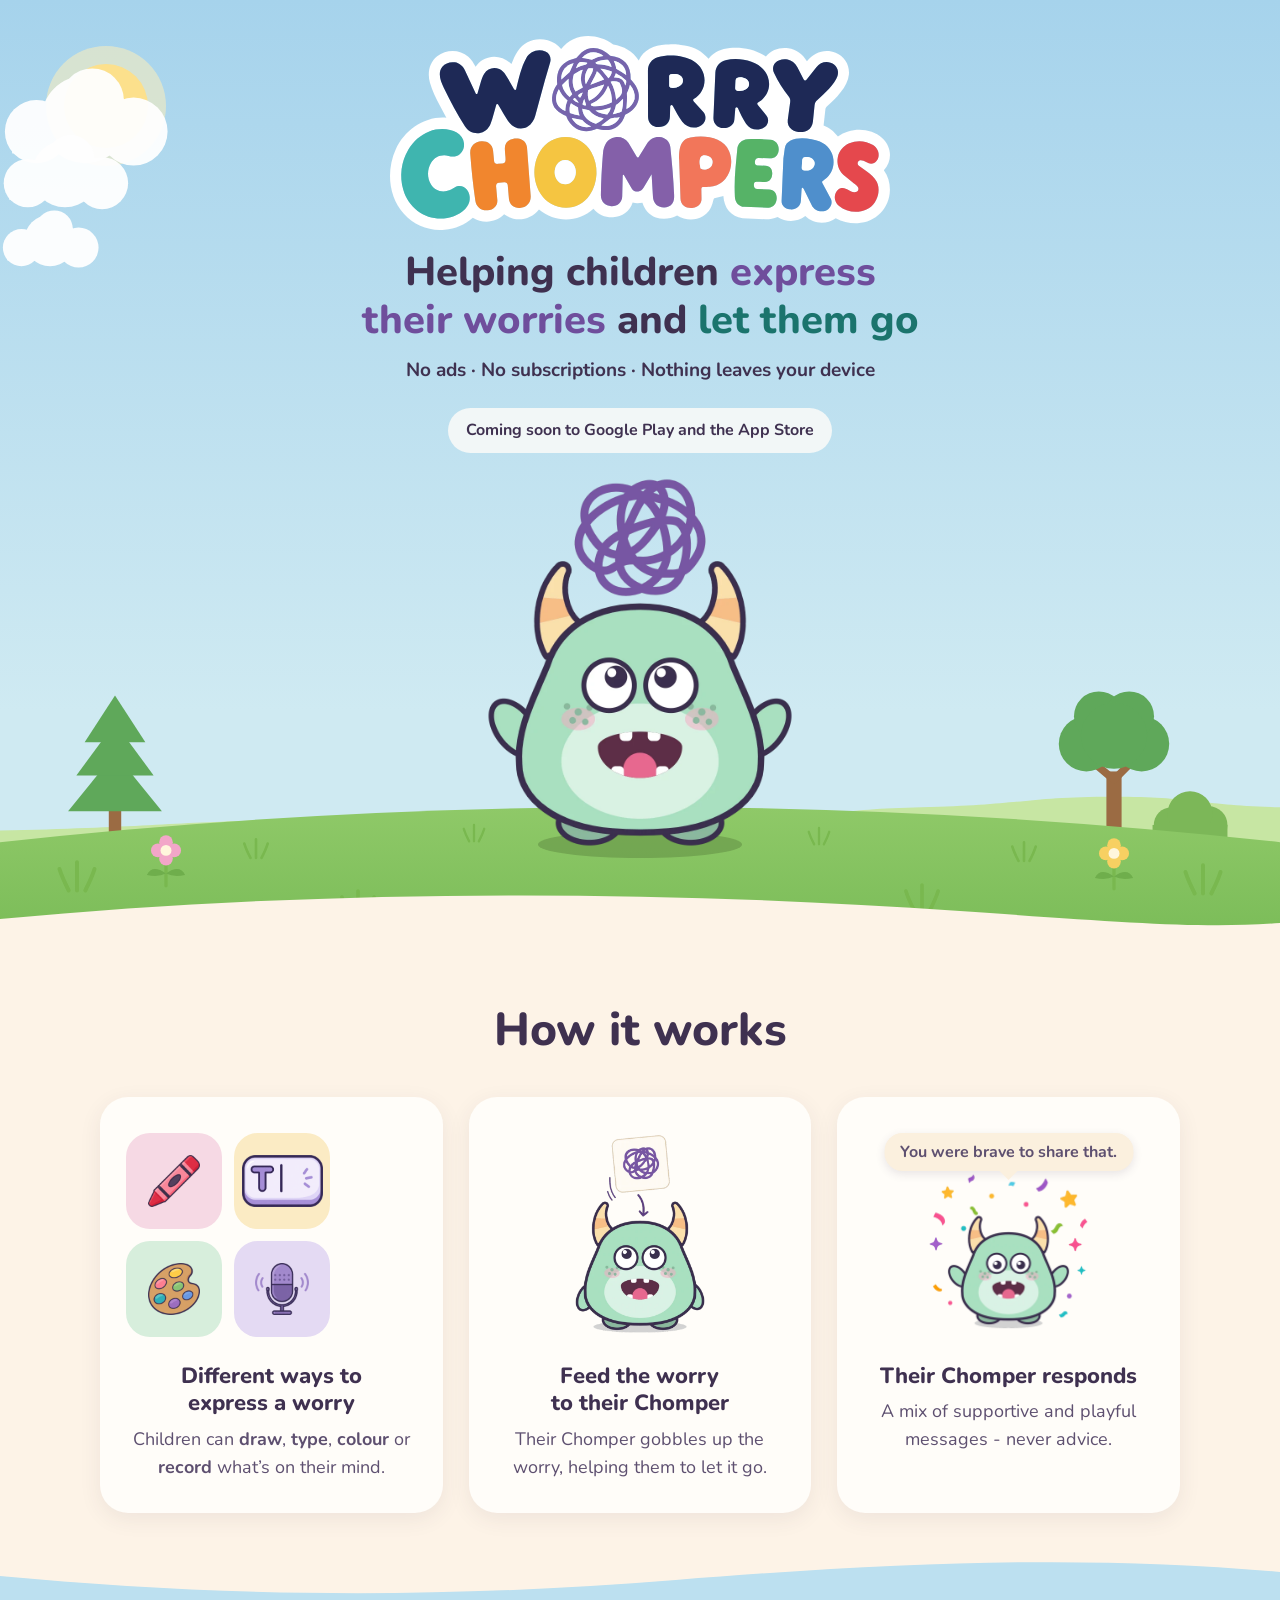
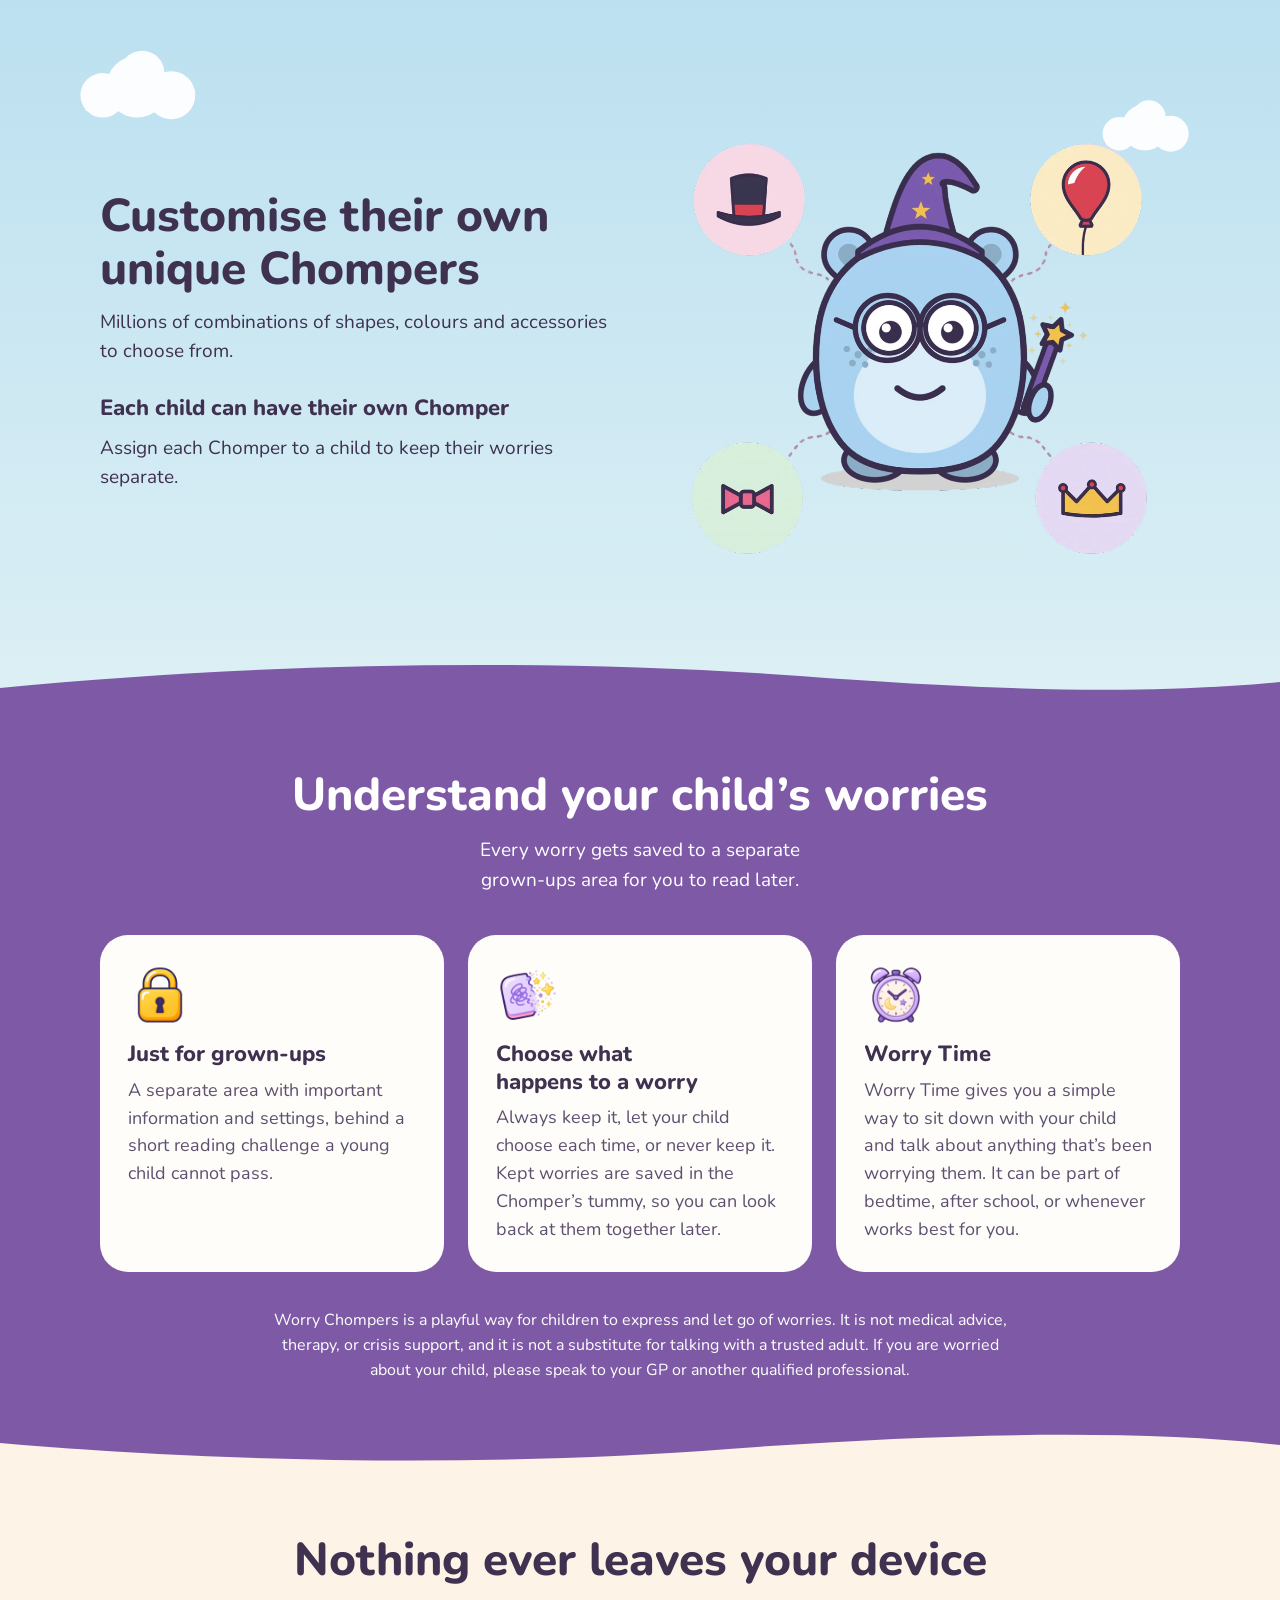
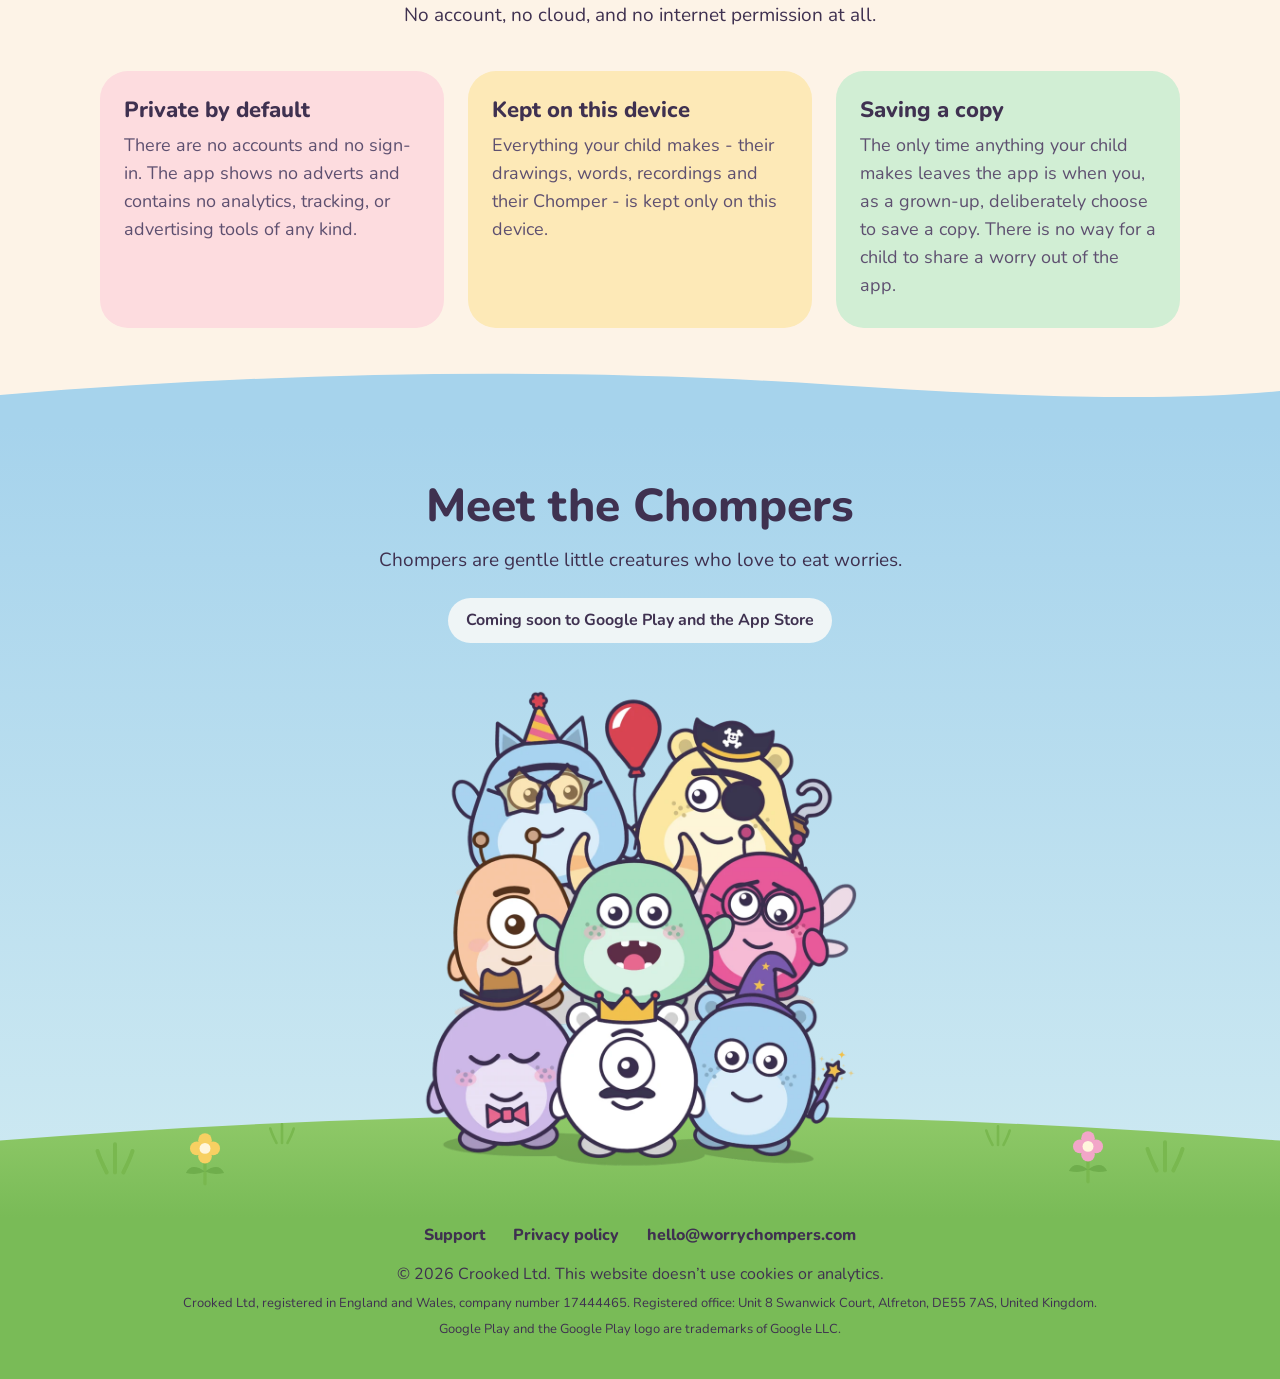
==== index.html @ 3b2813ef "The Worry Chompers website: home, support and privacy One static page in the app's own materials - i" ====
<!doctype html>
<html lang="en-GB">
<head>
<meta charset="utf-8">
<meta name="viewport" content="width=device-width, initial-scale=1">
<title>Worry Chompers: helping children express their worries and let them go</title>
<meta name="description" content="Helping children express their worries and let them go. Children can draw, type, colour or record what’s on their mind, then feed it to their Chomper. No ads, no subscriptions, and nothing leaves your device.">
<link rel="canonical" href="https://worrychompers.com/">
<meta property="og:type" content="website">
<meta property="og:url" content="https://worrychompers.com/">
<meta property="og:title" content="Worry Chompers">
<meta property="og:description" content="Helping children express their worries and let them go. No ads, no subscriptions, and nothing leaves your device.">
<meta property="og:image" content="https://worrychompers.com/og.png">
<meta property="og:image:width" content="1200">
<meta property="og:image:height" content="630">
<meta name="twitter:card" content="summary_large_image">
<meta name="theme-color" content="#A6D3EC">
<link rel="icon" href="favicon.png" type="image/png">
<link rel="apple-touch-icon" href="apple-touch-icon.png">
<link rel="preload" href="fonts/nunito-800.woff2" as="font" type="font/woff2" crossorigin>
<link rel="stylesheet" href="styles.css">
</head>
<body>

<!-- The shapes of the app's own meadow (src/components/Scene/Scene.tsx), drawn once and reused. -->
<svg width="0" height="0" style="position:absolute" aria-hidden="true" focusable="false">
  <defs>
    <symbol id="cloud" viewBox="-35 -22 70 42">
      <g fill="#FFFFFF">
        <circle cx="0" cy="0" r="18"/><circle cx="-20" cy="5" r="13"/>
        <circle cx="20" cy="5" r="14"/><circle cx="3" cy="-8" r="13"/>
        <rect x="-30" y="2" width="60" height="12"/>
      </g>
    </symbol>
    <symbol id="pine" viewBox="-35 -101 70 102">
      <rect x="-4.5" y="-22" width="9" height="22" fill="#9B6B43"/>
      <g fill="#5FA85A">
        <path d="M0 -58 L34 -16 L-34 -16 Z"/><path d="M0 -80 L28 -42 L-28 -42 Z"/><path d="M0 -100 L22 -66 L-22 -66 Z"/>
      </g>
    </symbol>
    <symbol id="broadleaf" viewBox="-41 -101 82 102">
      <rect x="-5.5" y="-42" width="11" height="42" fill="#9B6B43"/>
      <path d="M0 -36 L-12 -46 M0 -36 L12 -48" stroke="#9B6B43" stroke-width="5.5" stroke-linecap="round"/>
      <g fill="#5FA85A">
        <circle cx="-20" cy="-62" r="20"/><circle cx="20" cy="-62" r="20"/>
        <circle cx="-11" cy="-82" r="18"/><circle cx="11" cy="-82" r="18"/><circle cx="0" cy="-68" r="24"/>
      </g>
    </symbol>
    <symbol id="bush" viewBox="-31 -33 62 41">
      <g fill="#7CB758">
        <circle cx="-15" cy="-5" r="14"/><circle cx="15" cy="-5" r="15"/><circle cx="0" cy="-14" r="18"/>
        <rect x="-30" y="-5" width="60" height="12"/>
      </g>
    </symbol>
    <symbol id="tuft" viewBox="-13 -19 26 21">
      <path d="M-5 0 Q-9 -7.8 -10.6 -13 M0 0 Q0 -10.2 0 -17 M5 0 Q9 -7.8 10.6 -13" fill="none" stroke="#79B84F" stroke-width="2.4" stroke-linecap="round"/>
    </symbol>
    <symbol id="flower-pink" viewBox="-15 -38 30 40">
      <path d="M0 0 L0 -26" stroke="#79B84F" stroke-width="2.4" stroke-linecap="round"/>
      <path d="M0 -9 Q-10 -16 -14 -8 Q-6 -6 0 -9 Z M0 -9 Q10 -16 14 -8 Q6 -6 0 -9 Z" fill="#6FAE4C"/>
      <g fill="#F2A6C8"><circle cx="-6" cy="-26" r="5"/><circle cx="6" cy="-26" r="5"/><circle cx="0" cy="-32" r="5"/><circle cx="0" cy="-20" r="5"/></g>
      <circle cx="0" cy="-26" r="4" fill="#FFF6DC"/>
    </symbol>
    <symbol id="flower-yellow" viewBox="-15 -38 30 40">
      <path d="M0 0 L0 -26" stroke="#79B84F" stroke-width="2.4" stroke-linecap="round"/>
      <path d="M0 -9 Q-10 -16 -14 -8 Q-6 -6 0 -9 Z M0 -9 Q10 -16 14 -8 Q6 -6 0 -9 Z" fill="#6FAE4C"/>
      <g fill="#F7D062"><circle cx="-6" cy="-26" r="5"/><circle cx="6" cy="-26" r="5"/><circle cx="0" cy="-32" r="5"/><circle cx="0" cy="-20" r="5"/></g>
      <circle cx="0" cy="-26" r="4" fill="#FFF6DC"/>
    </symbol>
    <linearGradient id="ground" x1="0" y1="0" x2="0" y2="1">
      <stop offset="0" stop-color="#8FC968"/><stop offset="1" stop-color="#79BB57"/>
    </linearGradient>
  </defs>
</svg>

<header class="hero">
  <div class="sky" aria-hidden="true">
    <div class="sun"></div>
    <svg class="cloud cloud-a"><use href="#cloud"/></svg>
    <svg class="cloud cloud-b"><use href="#cloud"/></svg>
    <svg class="cloud cloud-c"><use href="#cloud"/></svg>
  </div>

  <div class="hero-text">
    <h1><img class="logo" src="img/logo.svg" alt="Worry Chompers" width="1016" height="395"></h1>
    <p class="tagline">Helping children <span class="hl-purple">express their worries</span> and <span class="hl-teal">let them go</span></p>
    <p class="promise">No ads <span aria-hidden="true">·</span> No subscriptions <span aria-hidden="true">·</span> Nothing leaves your device</p>
    <div class="get">
      <p class="soon">Coming soon to Google Play and the App Store</p>
    </div>
  </div>

  <div class="meadow" aria-hidden="true">
    <div class="scenery">
      <svg class="hill" viewBox="0 0 1000 100" preserveAspectRatio="none"><path d="M0 62 C150 58 150 50 300 52 C425 54 425 58 550 56 C635 55 635 42 720 40 C800 38 800 30 870 30 C935 30 935 38 1000 40 L1000 100 L0 100 Z" fill="#C7E6A3"/></svg>
      <svg class="pine"><use href="#pine"/></svg>
      <svg class="broadleaf"><use href="#broadleaf"/></svg>
      <svg class="bush"><use href="#bush"/></svg>
      <svg class="knoll" viewBox="0 0 1000 200" preserveAspectRatio="none"><path d="M0 50 Q500 -50 1000 50 L1000 200 L0 200 Z" fill="url(#ground)"/></svg>
      <svg class="tuft" style="--x:6%;--y:.38;--s:1.2"><use href="#tuft"/></svg>
      <svg class="tuft" style="--x:20%;--y:.62;--s:.8"><use href="#tuft"/></svg>
      <svg class="tuft" style="--x:28%;--y:.2;--s:1.1"><use href="#tuft"/></svg>
      <svg class="tuft" style="--x:37%;--y:.74;--s:.7"><use href="#tuft"/></svg>
      <svg class="tuft" style="--x:64%;--y:.72;--s:.7"><use href="#tuft"/></svg>
      <svg class="tuft" style="--x:72%;--y:.24;--s:1.1"><use href="#tuft"/></svg>
      <svg class="tuft" style="--x:80%;--y:.6;--s:.8"><use href="#tuft"/></svg>
      <svg class="tuft" style="--x:94%;--y:.36;--s:1.2"><use href="#tuft"/></svg>
      <svg class="flower" style="--x:13%;--y:.42"><use href="#flower-pink"/></svg>
      <svg class="flower" style="--x:87%;--y:.4"><use href="#flower-yellow"/></svg>
    </div>
    <div class="stand hero-chomper"><img src="img/hero-chomper.webp" alt="" width="762" height="912"></div>
  </div>
</header>

<main>

  <section class="band cream" id="how">
    <svg class="edge" viewBox="0 0 1440 60" preserveAspectRatio="none" aria-hidden="true"><path d="M0 30 C360 0 720 0 1080 22 C1260 33 1350 40 1440 34 L1440 60 L0 60 Z"/></svg>
    <div class="wrap">
      <h2>How it works</h2>
      <ol class="steps">
        <li class="step">
          <div class="step-art tiles" aria-hidden="true">
            <span style="--bg:#F6D9E4"><img src="img/tile-draw.webp" alt=""></span>
            <span style="--bg:#FBEBC4"><img src="img/tile-type.webp" alt=""></span>
            <span style="--bg:#D7EEDC"><img src="img/tile-colour.webp" alt=""></span>
            <span style="--bg:#E4DAF3"><img src="img/tile-record.webp" alt=""></span>
          </div>
          <h3>Different ways to express a worry</h3>
          <p>Children can <strong>draw</strong>, <strong>type</strong>, <strong>colour</strong> or <strong>record</strong> what’s on their mind.</p>
        </li>
        <li class="step">
          <div class="step-art"><img src="img/feed.webp" alt="A worry being dropped into a Chomper’s open mouth" width="640" height="768"></div>
          <h3>Feed the worry to their Chomper</h3>
          <p>Their Chomper gobbles up the worry, helping them to let it go.</p>
        </li>
        <li class="step">
          <div class="step-art kind">
            <p class="bubble">You were brave to share that.</p>
            <img src="img/kind.webp" alt="A happy Chomper" width="640" height="768">
          </div>
          <h3>Their Chomper responds</h3>
          <p>A mix of supportive and playful messages - never advice.</p>
        </li>
      </ol>
    </div>
  </section>

  <section class="band skyband" id="chompers">
    <svg class="edge" viewBox="0 0 1440 60" preserveAspectRatio="none" aria-hidden="true"><path d="M0 26 C240 46 480 50 760 30 C1040 10 1240 6 1440 22 L1440 60 L0 60 Z"/></svg>
    <svg class="cloud cloud-d" aria-hidden="true"><use href="#cloud"/></svg>
    <svg class="cloud cloud-e" aria-hidden="true"><use href="#cloud"/></svg>
    <div class="wrap split">
      <div class="split-text">
        <h2>Customise their own unique Chompers</h2>
        <p>Millions of combinations of shapes, colours and accessories to choose from.</p>
        <h3>Each child can have their own Chomper</h3>
        <p>Assign each Chomper to a child to keep their worries separate.</p>
      </div>
      <div class="split-art"><img src="img/build.webp" alt="A Chomper in a wizard hat and glasses, holding a wand, with a top hat, a balloon, a bow tie and a crown to choose from" width="900" height="1080"></div>
    </div>
  </section>

  <section class="band purple" id="grown-ups">
    <svg class="edge" viewBox="0 0 1440 60" preserveAspectRatio="none" aria-hidden="true"><path d="M0 34 C300 8 620 4 900 22 C1140 38 1300 40 1440 28 L1440 60 L0 60 Z"/></svg>
    <div class="wrap">
      <h2>Understand your child’s worries</h2>
      <p class="intro">Every worry gets saved to a separate grown-ups area for you to read later.</p>
      <ul class="cards">
        <li class="card">
          <img src="img/icon-parent.webp" alt="" width="144" height="144">
          <h3>Just for grown-ups</h3>
          <p>A separate area with important information and settings, behind a short reading challenge a young child cannot pass.</p>
        </li>
        <li class="card">
          <img src="img/icon-eat-forever.webp" alt="" width="144" height="144">
          <h3>Choose what happens to a worry</h3>
          <p>Always keep it, let your child choose each time, or never keep it. Kept worries are saved in the Chomper’s tummy, so you can look back at them together later.</p>
        </li>
        <li class="card">
          <img src="img/icon-worry-time.webp" alt="" width="144" height="144">
          <h3>Worry Time</h3>
          <p>Worry Time gives you a simple way to sit down with your child and talk about anything that’s been worrying them. It can be part of bedtime, after school, or whenever works best for you.</p>
        </li>
      </ul>
      <p class="safeguarding">Worry Chompers is a playful way for children to express and let go of worries. It is not medical advice, therapy, or crisis support, and it is not a substitute for talking with a trusted adult. If you are worried about your child, please speak to your GP or another qualified professional.</p>
    </div>
  </section>

  <section class="band cream" id="quiet">
    <svg class="edge" viewBox="0 0 1440 60" preserveAspectRatio="none" aria-hidden="true"><path d="M0 24 C260 44 560 48 820 30 C1060 14 1280 10 1440 26 L1440 60 L0 60 Z"/></svg>
    <div class="wrap">
      <h2>Nothing ever leaves your device</h2>
      <p class="intro">No account, no cloud, and no internet permission at all.</p>
      <ul class="quiet">
        <li style="--bg:#FDDCDF">
          <h3>Private by default</h3>
          <p>There are no accounts and no sign-in. The app shows no adverts and contains no analytics, tracking, or advertising tools of any kind.</p>
        </li>
        <li style="--bg:#FDE9B7">
          <h3>Kept on this device</h3>
          <p>Everything your child makes - their drawings, words, recordings and their Chomper - is kept only on this device.</p>
        </li>
        <li style="--bg:#D1EED4">
          <h3>Saving a copy</h3>
          <p>The only time anything your child makes leaves the app is when you, as a grown-up, deliberately choose to save a copy. There is no way for a child to share a worry out of the app.</p>
        </li>
      </ul>
    </div>
  </section>

  <section class="band get-band" id="get">
    <svg class="edge" viewBox="0 0 1440 60" preserveAspectRatio="none" aria-hidden="true"><path d="M0 30 C320 6 640 2 940 20 C1160 33 1320 36 1440 26 L1440 60 L0 60 Z"/></svg>
    <div class="wrap">
      <h2>Meet the Chompers</h2>
      <p class="intro">Chompers are gentle little creatures who love to eat worries.</p>
      <div class="get">
        <p class="soon">Coming soon to Google Play and the App Store</p>
      </div>
    </div>
    <div class="meadow meadow-get">
      <div class="scenery" aria-hidden="true">
        <svg class="knoll" viewBox="0 0 1000 200" preserveAspectRatio="none"><path d="M0 50 Q500 -50 1000 50 L1000 200 L0 200 Z" fill="url(#ground)"/></svg>
        <svg class="tuft" style="--x:9%;--y:.4;--s:1.2"><use href="#tuft"/></svg>
        <svg class="tuft" style="--x:22%;--y:.7;--s:.8"><use href="#tuft"/></svg>
        <svg class="tuft" style="--x:78%;--y:.68;--s:.8"><use href="#tuft"/></svg>
        <svg class="tuft" style="--x:91%;--y:.42;--s:1.2"><use href="#tuft"/></svg>
        <svg class="flower" style="--x:16%;--y:.3"><use href="#flower-yellow"/></svg>
        <svg class="flower" style="--x:85%;--y:.32"><use href="#flower-pink"/></svg>
      </div>
      <div class="stand gang"><img src="img/meet.webp" alt="Nine Chompers, each dressed up differently: a party hat, a balloon, a pirate, a crown, a wizard and more" width="920" height="1104"></div>
    </div>
  </section>

</main>

<footer class="footer">
  <div class="wrap">
    <nav aria-label="Help and legal">
      <a href="support/index.html">Support</a>
      <a href="privacy/index.html">Privacy policy</a>
      <a href="mailto:hello@worrychompers.com">hello@worrychompers.com</a>
    </nav>
    <p>© 2026 Crooked Ltd. This website doesn’t use cookies or analytics.</p>
    <p class="small">Crooked Ltd, registered in England and Wales, company number 17444465. Registered office: Unit 8 Swanwick Court, Alfreton, DE55 7AS, United Kingdom.</p>
    <p class="small">Google Play and the Google Play logo are trademarks of Google LLC.</p>
  </div>
</footer>

</body>
</html>
---- styles.css ----
/* Worry Chompers - one page in the app's own materials: its meadow, its Chompers, its colours
   (src/theme/themes.ts and src/components/Scene/Scene.tsx in the app repo) and Nunito. */

@font-face { font-family: Nunito; font-weight: 400; font-style: normal; font-display: swap; src: url(fonts/nunito-400.woff2) format('woff2'); }
@font-face { font-family: Nunito; font-weight: 700; font-style: normal; font-display: swap; src: url(fonts/nunito-700.woff2) format('woff2'); }
@font-face { font-family: Nunito; font-weight: 800; font-style: normal; font-display: swap; src: url(fonts/nunito-800.woff2) format('woff2'); }

:root {
  --ink: #3F3150;
  --ink-soft: #5E5070;
  --cream: #FDF3E7;
  --panel: #FBF0DE;
  --surface: #FFFDF9;
  --brand: #7E5AA6;
  --sky-top: #A6D3EC;
  --sky-bot: #CFEAF2;
  --hill: #C7E6A3;
  --ground: #8FC968;
  --ground-bot: #79BB57;
  --shade: rgba(74, 110, 51, 0.35);
  --round: 28px;
}

*, *::before, *::after { box-sizing: border-box; }
html { -webkit-text-size-adjust: 100%; }
body {
  margin: 0;
  background: var(--cream);
  color: var(--ink);
  font-family: Nunito, ui-rounded, system-ui, sans-serif;
  font-size: 18px;
  line-height: 1.55;
  overflow-x: hidden;
}
img { display: block; max-width: 100%; height: auto; }
h1, h2, h3, p { margin: 0; }
h2 { font-weight: 800; font-size: clamp(32px, 4.2vw, 46px); line-height: 1.15; text-align: center; text-wrap: balance; }
h3 { font-weight: 800; font-size: 22px; line-height: 1.25; text-wrap: balance; }
a { color: inherit; }
a:focus-visible { outline: 3px solid var(--brand); outline-offset: 4px; border-radius: 10px; }
ul, ol { list-style: none; margin: 0; padding: 0; }

.wrap { max-width: 1120px; margin: 0 auto; padding: 0 20px; }

/* ---- Clouds drift across the sky, as they do in the app; nothing else moves. ---- */
.cloud { position: absolute; left: 0; width: 150px; height: 90px; opacity: 0.95; animation: drift linear infinite; }
@keyframes drift {
  from { transform: translateX(-200px); }
  to { transform: translateX(calc(100vw + 40px)); }
}
@media (prefers-reduced-motion: reduce) {
  .cloud { animation: none; transform: translateX(var(--rest, 60vw)); }
}

/* ---- Hero: the meadow ---- */
.hero {
  position: relative;
  overflow: hidden;
  background: linear-gradient(var(--sky-top), var(--sky-bot) 75%);
}
.sky { position: absolute; inset: 0; pointer-events: none; }
.sun {
  position: absolute;
  left: max(5%, 28px);
  top: 64px;
  width: 84px;
  height: 84px;
  border-radius: 50%;
  background: #FCE08C;
  box-shadow: 0 0 0 18px rgba(253, 239, 188, 0.55);
}
.cloud-a { top: 7%; width: 170px; height: 102px; animation-duration: 150s; animation-delay: -40s; --rest: 70vw; }
.cloud-b { top: 22%; width: 100px; height: 60px; animation-duration: 210s; animation-delay: -150s; --rest: 12vw; }
.cloud-c { top: 14%; width: 130px; height: 78px; animation-duration: 180s; animation-delay: -110s; --rest: 84vw; }

.hero-text { position: relative; z-index: 2; max-width: 760px; margin: 0 auto; padding: 36px 20px 0; text-align: center; }
.logo { width: min(500px, 84vw); margin: 0 auto; }
.tagline { margin-top: 18px; font-weight: 800; font-size: clamp(27px, 3.4vw, 40px); line-height: 1.2; text-wrap: balance; }
/* The first store frame: two phrases picked out in the logo's purple and teal, darkened just
   enough to read on the sky (both over 3:1 against it, the floor for text this size). */
.hl-purple { color: #6F4E9C; }
.hl-teal { color: #1B746D; }
.promise { margin-top: 12px; font-weight: 700; font-size: clamp(16px, 1.5vw, 19px); text-wrap: balance; }

.get { display: flex; flex-wrap: wrap; align-items: center; justify-content: center; gap: 10px 16px; margin-top: 22px; }
.play img { width: auto; height: 72px; }  /* the badge file carries its own transparent margin */
.soon {
  padding: 10px 18px;
  border-radius: 999px;
  background: rgba(255, 253, 249, 0.8);
  font-weight: 700;
  font-size: 16px;
}

/* The ground, laid out from the creature's feet. The creature stands in the page flow, so
   nothing can overlap it; the scenery is drawn behind, measured up from the bottom:
   --below is the grass in front of its feet, --behind the grass between them and the crown. */
.meadow {
  --below: clamp(84px, 8vw, 130px);
  --behind: clamp(30px, 3vw, 52px);
  --hk: calc(var(--below) + var(--behind));
  position: relative;
  display: flow-root;  /* or the creature's bottom margin escapes the box and the grass stops short */
  padding-top: 18px;
}
.scenery { position: absolute; inset: 0; pointer-events: none; }
.scenery > * { position: absolute; }
/* The knoll's crown is the top of its box (the curve peaks at y 0); its ends are a quarter down. */
.knoll { left: 0; bottom: 0; width: 100%; height: var(--hk); }
.hill { left: 0; bottom: calc(var(--hk) * 0.55); width: 100%; height: calc(var(--hk) * 0.75); }
.pine { left: 9%; bottom: calc(var(--hk) * 0.8); height: clamp(104px, 11vw, 170px); aspect-ratio: 70 / 102; transform: translateX(-50%); }
.broadleaf { left: 87%; bottom: calc(var(--hk) * 0.83); height: clamp(104px, 11vw, 170px); aspect-ratio: 82 / 102; transform: translateX(-50%); }
.bush { left: 93%; bottom: calc(var(--hk) * 0.76); height: clamp(38px, 4vw, 60px); aspect-ratio: 62 / 41; transform: translateX(-50%); }
.tuft { left: var(--x); bottom: calc(var(--hk) * var(--y)); width: calc(36px * var(--s, 1)); height: calc(29px * var(--s, 1)); transform: translateX(-50%); }
.flower { left: var(--x); bottom: calc(var(--hk) * var(--y)); width: clamp(32px, 3.2vw, 46px); aspect-ratio: 30 / 40; transform: translateX(-50%); }

/* A character standing on the grass: its picture's own transparent margin under the feet is
   measured (2.2% of the hero's height, 5.2% of the group's), so the feet land --below up. */
.stand { position: relative; margin: 0 auto; width: var(--w); }
.stand img { position: relative; width: 100%; }
.hero-chomper { --w: clamp(220px, 25vw, 360px); margin-bottom: calc(var(--below) - var(--w) * 0.026); }
.hero-chomper::before {
  content: "";
  position: absolute;
  left: 18%;
  right: 18%;
  bottom: -1.2%;
  height: 7%;
  border-radius: 50%;
  background: var(--shade);
}

/* ---- Bands, each with a soft hill for a top edge ---- */
.band { position: relative; padding: 56px 0 96px; }
.band > .edge { position: absolute; left: 0; bottom: 100%; width: 100%; height: 60px; margin-bottom: -1px; fill: currentColor; }
.cream { background: var(--cream); }
.cream > .edge { color: var(--cream); }

/* How it works */
.steps { display: grid; grid-template-columns: repeat(3, 1fr); gap: 26px; margin-top: 40px; }
.step {
  padding: 28px 26px 32px;
  border-radius: var(--round);
  background: var(--surface);
  box-shadow: 0 6px 22px rgba(63, 49, 80, 0.08);
  text-align: center;
}
.step-art { display: grid; place-items: center; height: 220px; margin-bottom: 18px; }
.step-art > img { width: auto; max-height: 220px; }
.step p { margin-top: 8px; color: var(--ink-soft); }
.tiles { grid-template-columns: repeat(2, 96px); gap: 12px; align-content: center; }
.tiles span { display: grid; place-items: center; width: 96px; height: 96px; border-radius: 24px; background: var(--bg); }
.tiles img { width: auto; height: 52px; }
.kind { position: relative; }
.kind > img { max-height: 190px; margin-top: 30px; }
.bubble {
  position: absolute;
  top: 0;
  left: 50%;
  z-index: 1;
  width: max-content;
  max-width: 250px;
  padding: 9px 16px;
  border-radius: 18px;
  background: var(--panel);
  box-shadow: 0 3px 10px rgba(63, 49, 80, 0.12);
  font-weight: 700;
  font-size: 16px;
  line-height: 1.3;
  transform: translateX(-50%);
}
.bubble::after {
  content: "";
  position: absolute;
  left: 50%;
  bottom: -9px;
  border: 10px solid transparent;
  border-bottom: 0;
  border-top-color: var(--panel);
  transform: translateX(-50%);
}

/* A Chomper of their own */
.skyband { background: linear-gradient(#BCE0F0, #DDF0F5); overflow: hidden; }
.skyband > .edge { color: #BCE0F0; }
.skyband { overflow: visible; }
.skyband .cloud { animation: none; }
.cloud-d { top: 40px; left: 6%; width: 120px; height: 72px; }
.cloud-e { top: 90px; left: auto; right: 7%; width: 90px; height: 54px; }
.split { position: relative; display: grid; grid-template-columns: 1fr 1fr; gap: 40px; align-items: center; }
.split-text h2 { text-align: left; }
.split-text p { margin-top: 12px; font-size: 19px; }
.split-text h3 { margin-top: 28px; }
.split-art img { width: min(460px, 100%); margin: 0 auto; }

/* For grown-ups */
.purple { background: var(--brand); color: #FFFFFF; }
.purple > .edge { color: var(--brand); }
.intro { max-width: 640px; margin: 14px auto 0; text-align: center; font-size: 19px; text-wrap: balance; }
.cards { display: grid; grid-template-columns: repeat(3, 1fr); gap: 24px; margin-top: 40px; }
.card { padding: 28px; border-radius: var(--round); background: var(--surface); color: var(--ink); }
.card img { width: 64px; height: 64px; }
.card h3 { margin-top: 14px; }
.card p { margin-top: 8px; color: var(--ink-soft); }
.safeguarding { max-width: 760px; margin: 36px auto 0; text-align: center; font-size: 16px; }

/* Built to be quiet */
.quiet { display: grid; grid-template-columns: repeat(3, 1fr); gap: 24px; margin-top: 40px; }
.quiet li { padding: 26px 24px 28px; border-radius: var(--round); background: var(--bg); }
.quiet p { margin-top: 8px; color: var(--ink-soft); }

/* Meet the Chompers - the gang on the hill, and the way to get the app */
.band.get-band { padding-bottom: 0; background: linear-gradient(var(--sky-top), var(--sky-bot)); }
.get-band > .edge { color: var(--sky-top); }
.meadow-get { --below: clamp(40px, 4vw, 64px); --behind: clamp(40px, 4vw, 64px); margin-top: 10px; }
.gang { --w: clamp(290px, 34vw, 440px); margin-bottom: calc(var(--below) - var(--w) * 0.062); }

/* Footer: the bottom of the meadow */
.footer { padding: 6px 0 40px; background: var(--ground-bot); text-align: center; font-size: 16px; }
.footer nav { display: flex; flex-wrap: wrap; justify-content: center; gap: 6px 28px; font-weight: 800; }
.footer nav a { text-decoration: none; }
.footer nav a:hover { text-decoration: underline; }
.footer p { margin-top: 14px; }
.footer .small { margin-top: 6px; font-size: 13px; }

@media (max-width: 960px) {
  .steps, .cards, .quiet { grid-template-columns: 1fr; max-width: 460px; margin-left: auto; margin-right: auto; }
  .split { grid-template-columns: 1fr; }
  .split-text h2 { text-align: center; }
}
@media (max-width: 600px) {
  body { font-size: 17px; }
  /* The logo fills the top of a phone, so the sun moves into the corner above it and the
     clouds drift lower, through the open sky beside the creature. */
  .hero-text { padding-top: 84px; }
  .sun { top: 22px; left: 18px; width: 54px; height: 54px; box-shadow: 0 0 0 12px rgba(253, 239, 188, 0.55); }
  .cloud-a { top: auto; bottom: 25%; width: 120px; height: 72px; }
  .cloud-b { top: auto; bottom: 33%; }
  .cloud-c { display: none; }
  .band { padding: 44px 0 80px; }
  .play img { height: 64px; }
  .cloud-d, .cloud-e { display: none; }
}

/* ---- Inner pages (support, privacy): the sky with the logo, the text on a card, the meadow foot ---- */
.page-head {
  position: relative;
  overflow: hidden;
  padding: 40px 20px 84px;
  background: linear-gradient(var(--sky-top), var(--sky-bot));
  text-align: center;
}
.page-head .sun { top: 30px; width: 64px; height: 64px; box-shadow: 0 0 0 14px rgba(253, 239, 188, 0.55); }
.cloud-page { top: 46px; animation-duration: 160s; animation-delay: -60s; --rest: 78vw; }
.logo-link { position: relative; display: inline-block; border-radius: 16px; }
.page-head .logo { width: min(320px, 72vw); }
.page-body { position: relative; padding: 0 0 110px; background: var(--cream); }
.page-body > .edge { position: absolute; left: 0; bottom: 100%; width: 100%; height: 60px; margin-bottom: -1px; fill: currentColor; color: var(--cream); }
.doc {
  max-width: 780px;
  margin: 0 auto;
  padding: 40px clamp(22px, 5vw, 60px) 48px;
  border-radius: var(--round);
  background: var(--surface);
  box-shadow: 0 6px 22px rgba(63, 49, 80, 0.08);
}
.doc h1 { font-weight: 800; font-size: clamp(32px, 4vw, 42px); line-height: 1.15; }
.doc h2 { margin-top: 32px; font-size: 23px; text-align: left; }
.doc p, .doc ul { margin-top: 12px; }
.doc ul { padding-left: 1.3em; list-style: disc; }
.doc li + li { margin-top: 8px; }
.doc a { color: var(--brand); font-weight: 700; }
.doc .lead { margin-top: 18px; font-size: 20px; }
.doc .updated, .doc .note { color: var(--ink-soft); font-size: 16px; }
.doc .updated { margin-top: 6px; }
.doc .email-button {
  display: inline-block;
  margin-top: 6px;
  padding: 14px 28px;
  border-radius: 999px;
  background: #F2A65A;
  color: #4A2E12;
  font-size: 19px;
  font-weight: 800;
  text-decoration: none;
}
.doc .email-button:hover { background: #EE9A47; }
.footer { position: relative; }
.footer > .edge { position: absolute; left: 0; bottom: 100%; width: 100%; height: 60px; margin-bottom: -1px; fill: var(--ground-bot); }
@media (max-width: 600px) {
  /* The sun moves into the corner above the logo, as on home. */
  .page-head { padding-top: 84px; }
  .page-head .sun { top: 22px; left: 18px; width: 54px; height: 54px; box-shadow: 0 0 0 12px rgba(253, 239, 188, 0.55); }
}
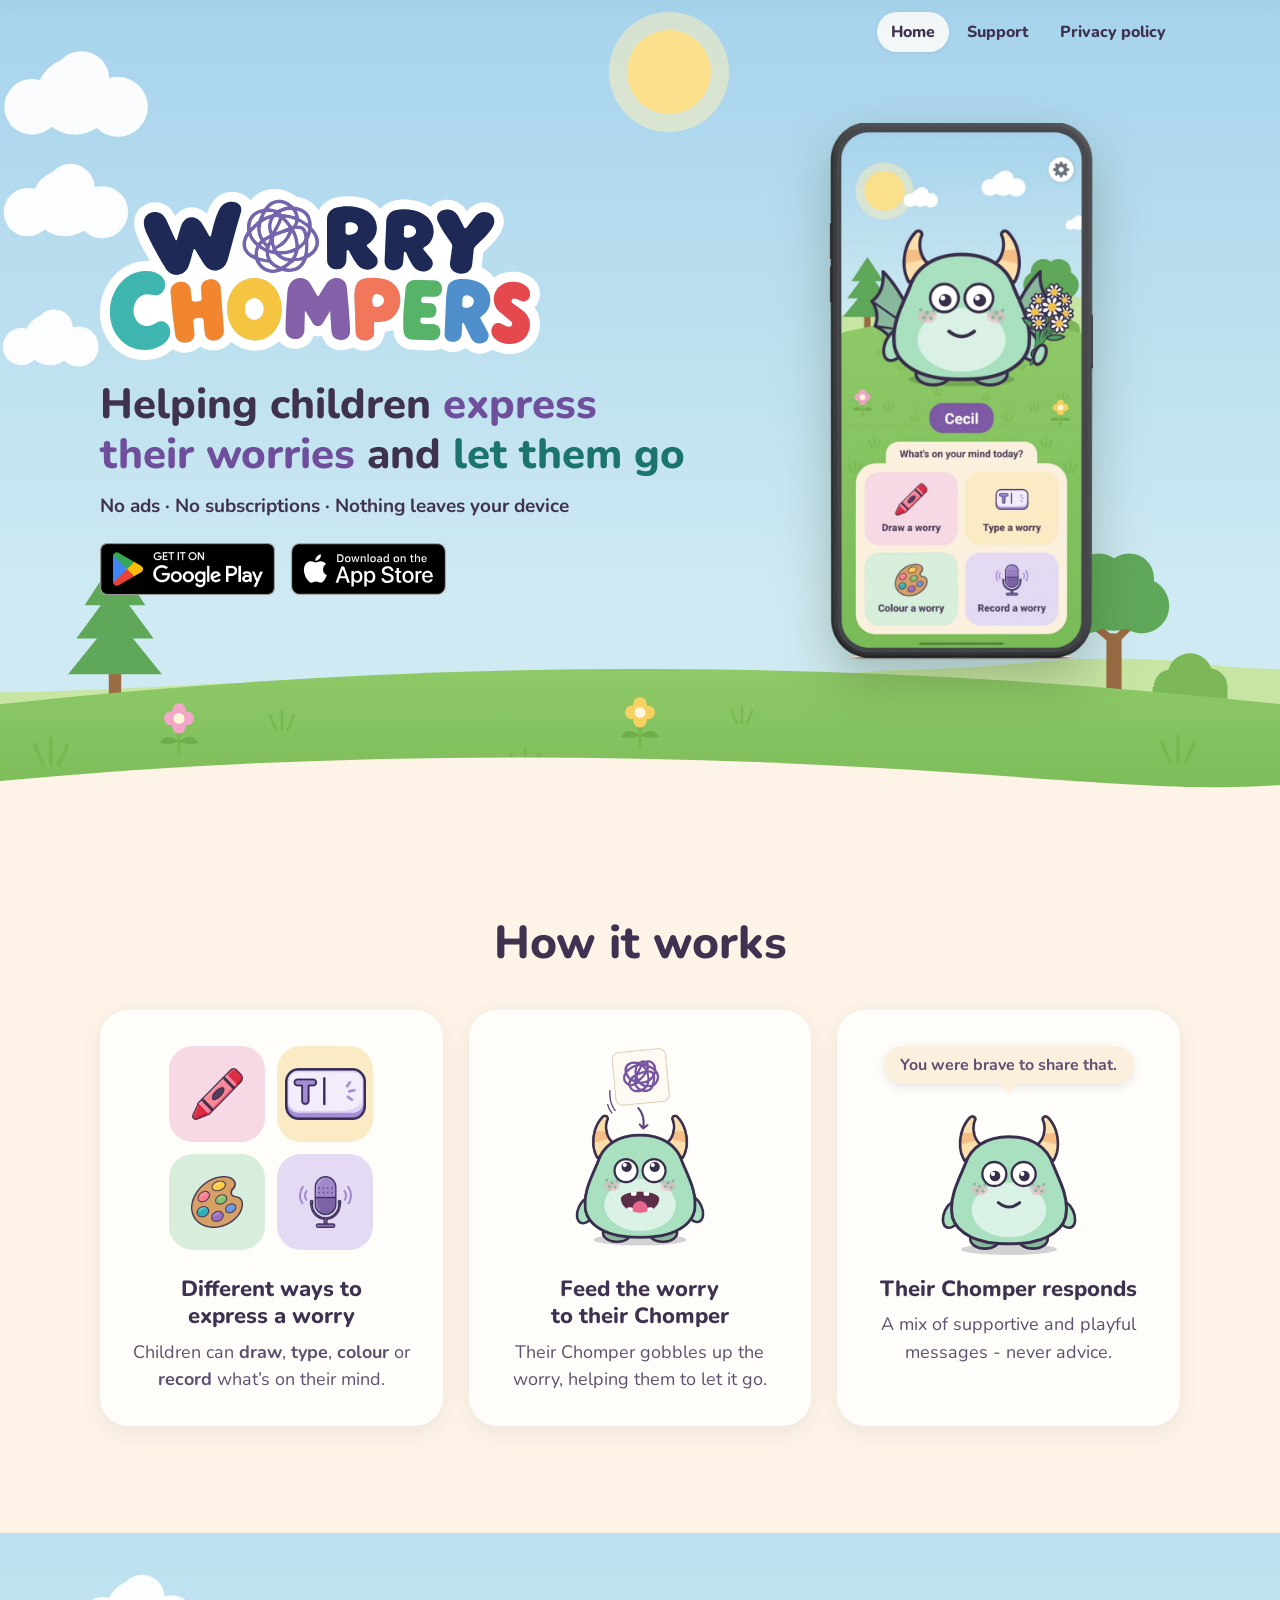
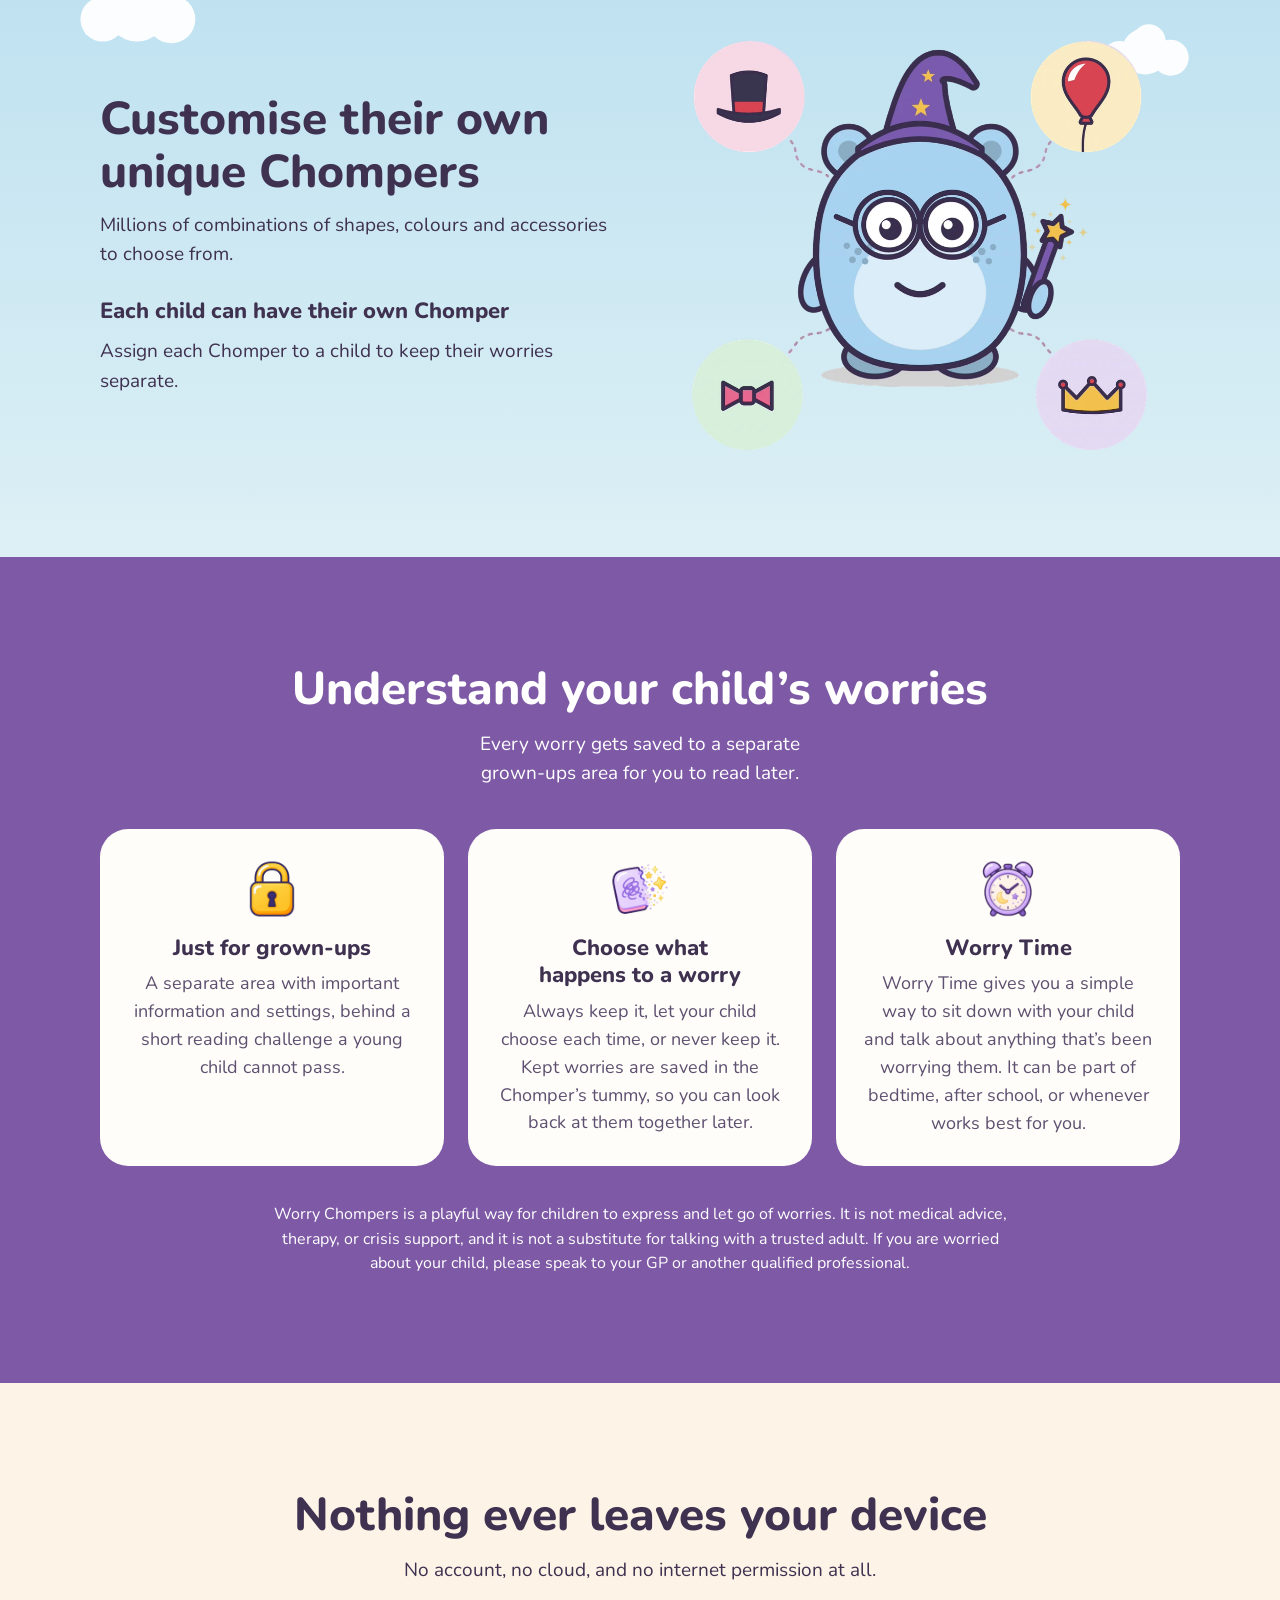
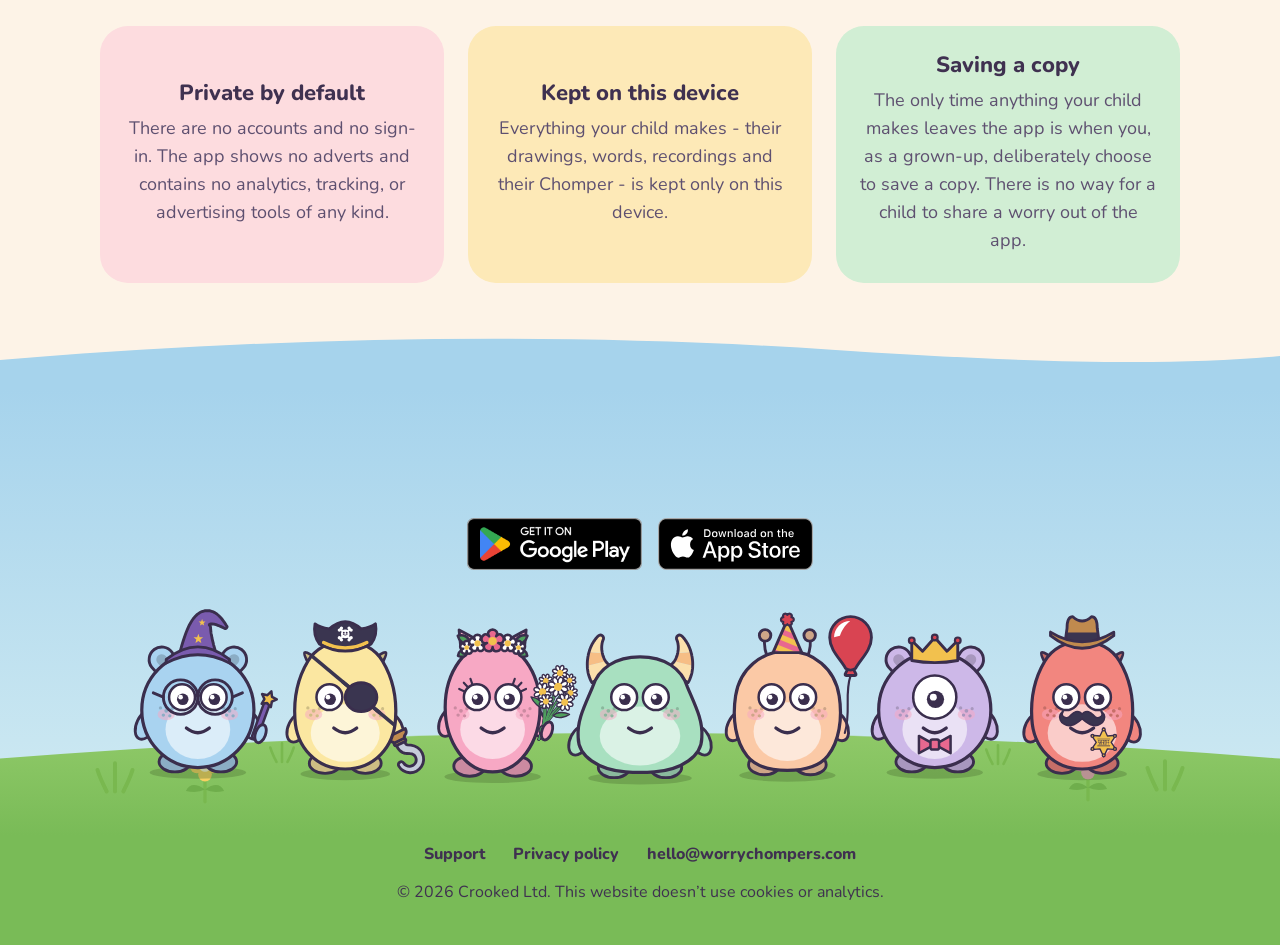
==== commit 60ea2f2a: "The site, reworked with Ryan: hero, store badges, inner pages and a menu - Home: the hero is about 9" ====
--- a/index.html
+++ b/index.html
@@ -73,7 +73,18 @@
   </defs>
 </svg>
 
+<div class="stickybar" inert aria-hidden="true">
+  <div class="wrap stickybar-inner">
+    <a class="stickybar-logo" href="index.html"><img src="img/logo.svg" alt="Worry Chompers home" width="1016" height="395"></a>
+    <nav aria-label="Main"><ul><li><a href="index.html" aria-current="page">Home</a></li><li><a href="support/index.html">Support</a></li><li><a href="privacy/index.html">Privacy policy</a></li></ul></nav>
+  </div>
+</div>
+
 <header class="hero">
+  <nav class="topnav" aria-label="Main">
+    <div class="wrap topnav-inner"><ul><li><a href="index.html" aria-current="page">Home</a></li><li><a href="support/index.html">Support</a></li><li><a href="privacy/index.html">Privacy policy</a></li></ul></div>
+  </nav>
+
   <div class="sky" aria-hidden="true">
     <div class="sun"></div>
     <svg class="cloud cloud-a"><use href="#cloud"/></svg>
@@ -81,34 +92,34 @@
     <svg class="cloud cloud-c"><use href="#cloud"/></svg>
   </div>
 
-  <div class="hero-text">
-    <h1><img class="logo" src="img/logo.svg" alt="Worry Chompers" width="1016" height="395"></h1>
-    <p class="tagline">Helping children <span class="hl-purple">express their worries</span> and <span class="hl-teal">let them go</span></p>
-    <p class="promise">No ads <span aria-hidden="true">·</span> No subscriptions <span aria-hidden="true">·</span> Nothing leaves your device</p>
-    <div class="get">
-      <p class="soon">Coming soon to Google Play and the App Store</p>
-    </div>
-  </div>
-
-  <div class="meadow" aria-hidden="true">
-    <div class="scenery">
-      <svg class="hill" viewBox="0 0 1000 100" preserveAspectRatio="none"><path d="M0 62 C150 58 150 50 300 52 C425 54 425 58 550 56 C635 55 635 42 720 40 C800 38 800 30 870 30 C935 30 935 38 1000 40 L1000 100 L0 100 Z" fill="#C7E6A3"/></svg>
-      <svg class="pine"><use href="#pine"/></svg>
-      <svg class="broadleaf"><use href="#broadleaf"/></svg>
-      <svg class="bush"><use href="#bush"/></svg>
-      <svg class="knoll" viewBox="0 0 1000 200" preserveAspectRatio="none"><path d="M0 50 Q500 -50 1000 50 L1000 200 L0 200 Z" fill="url(#ground)"/></svg>
-      <svg class="tuft" style="--x:6%;--y:.38;--s:1.2"><use href="#tuft"/></svg>
-      <svg class="tuft" style="--x:20%;--y:.62;--s:.8"><use href="#tuft"/></svg>
-      <svg class="tuft" style="--x:28%;--y:.2;--s:1.1"><use href="#tuft"/></svg>
-      <svg class="tuft" style="--x:37%;--y:.74;--s:.7"><use href="#tuft"/></svg>
-      <svg class="tuft" style="--x:64%;--y:.72;--s:.7"><use href="#tuft"/></svg>
-      <svg class="tuft" style="--x:72%;--y:.24;--s:1.1"><use href="#tuft"/></svg>
-      <svg class="tuft" style="--x:80%;--y:.6;--s:.8"><use href="#tuft"/></svg>
-      <svg class="tuft" style="--x:94%;--y:.36;--s:1.2"><use href="#tuft"/></svg>
-      <svg class="flower" style="--x:13%;--y:.42"><use href="#flower-pink"/></svg>
-      <svg class="flower" style="--x:87%;--y:.4"><use href="#flower-yellow"/></svg>
-    </div>
-    <div class="stand hero-chomper"><img src="img/hero-chomper.webp" alt="" width="762" height="912"></div>
+  <div class="hero-ground" aria-hidden="true">
+    <svg class="hill" viewBox="0 0 1000 100" preserveAspectRatio="none"><path d="M0 62 C150 58 150 50 300 52 C425 54 425 58 550 56 C635 55 635 42 720 40 C800 38 800 30 870 30 C935 30 935 38 1000 40 L1000 100 L0 100 Z" fill="#C7E6A3"/></svg>
+    <svg class="pine"><use href="#pine"/></svg>
+    <svg class="broadleaf"><use href="#broadleaf"/></svg>
+    <svg class="bush"><use href="#bush"/></svg>
+    <svg class="knoll" viewBox="0 0 1000 200" preserveAspectRatio="none"><path d="M0 50 Q500 -50 1000 50 L1000 200 L0 200 Z" fill="url(#ground)"/></svg>
+    <svg class="tuft" style="--x:4%;--y:.3;--s:1.1"><use href="#tuft"/></svg>
+    <svg class="tuft" style="--x:22%;--y:.55;--s:.8"><use href="#tuft"/></svg>
+    <svg class="tuft" style="--x:41%;--y:.25;--s:1"><use href="#tuft"/></svg>
+    <svg class="tuft" style="--x:58%;--y:.6;--s:.7"><use href="#tuft"/></svg>
+    <svg class="tuft" style="--x:92%;--y:.32;--s:1.1"><use href="#tuft"/></svg>
+    <svg class="flower" style="--x:14%;--y:.38"><use href="#flower-pink"/></svg>
+    <svg class="flower" style="--x:50%;--y:.42"><use href="#flower-yellow"/></svg>
+  </div>
+
+  <div class="wrap hero-inner">
+    <div class="hero-text">
+      <h1><img class="logo" src="img/logo.svg" alt="Worry Chompers" width="1016" height="395"></h1>
+      <p class="tagline">Helping children <span class="hl-purple">express their worries</span> and <span class="hl-teal">let them go</span></p>
+      <p class="promise">No ads <span aria-hidden="true">·</span> No subscriptions <span aria-hidden="true">·</span> Nothing leaves your device</p>
+      <div class="get">
+        <a class="badge" href="#"><img src="img/google-play-badge.png" alt="Get it on Google Play" width="564" height="168"></a>
+        <a class="badge" href="#"><img src="img/app-store-badge.svg" alt="Download on the App Store" width="120" height="40"></a>
+      </div>
+    </div>
+    <div class="hero-device">
+      <img src="img/hero-device.webp" alt="The Worry Chompers home screen on a phone: a Chomper on its meadow, and four ways to make a worry" width="640" height="1284">
+    </div>
   </div>
 </header>
 
@@ -137,7 +148,7 @@
         <li class="step">
           <div class="step-art kind">
             <p class="bubble">You were brave to share that.</p>
-            <img src="img/kind.webp" alt="A happy Chomper" width="640" height="768">
+            <img src="img/chomper-rest.svg" alt="A Chomper, smiling" width="600" height="540">
           </div>
           <h3>Their Chomper responds</h3>
           <p>A mix of supportive and playful messages - never advice.</p>
@@ -147,7 +158,6 @@
   </section>
 
   <section class="band skyband" id="chompers">
-    <svg class="edge" viewBox="0 0 1440 60" preserveAspectRatio="none" aria-hidden="true"><path d="M0 26 C240 46 480 50 760 30 C1040 10 1240 6 1440 22 L1440 60 L0 60 Z"/></svg>
     <svg class="cloud cloud-d" aria-hidden="true"><use href="#cloud"/></svg>
     <svg class="cloud cloud-e" aria-hidden="true"><use href="#cloud"/></svg>
     <div class="wrap split">
@@ -157,12 +167,11 @@
         <h3>Each child can have their own Chomper</h3>
         <p>Assign each Chomper to a child to keep their worries separate.</p>
       </div>
-      <div class="split-art"><img src="img/build.webp" alt="A Chomper in a wizard hat and glasses, holding a wand, with a top hat, a balloon, a bow tie and a crown to choose from" width="900" height="1080"></div>
+      <div class="split-art"><img src="img/build.webp" alt="A Chomper in a wizard hat and glasses, holding a wand, with a top hat, a balloon, a bow tie and a crown to choose from" width="900" height="803"></div>
     </div>
   </section>
 
   <section class="band purple" id="grown-ups">
-    <svg class="edge" viewBox="0 0 1440 60" preserveAspectRatio="none" aria-hidden="true"><path d="M0 34 C300 8 620 4 900 22 C1140 38 1300 40 1440 28 L1440 60 L0 60 Z"/></svg>
     <div class="wrap">
       <h2>Understand your child’s worries</h2>
       <p class="intro">Every worry gets saved to a separate grown-ups area for you to read later.</p>
@@ -188,7 +197,6 @@
   </section>
 
   <section class="band cream" id="quiet">
-    <svg class="edge" viewBox="0 0 1440 60" preserveAspectRatio="none" aria-hidden="true"><path d="M0 24 C260 44 560 48 820 30 C1060 14 1280 10 1440 26 L1440 60 L0 60 Z"/></svg>
     <div class="wrap">
       <h2>Nothing ever leaves your device</h2>
       <p class="intro">No account, no cloud, and no internet permission at all.</p>
@@ -209,13 +217,12 @@
     </div>
   </section>
 
-  <section class="band get-band" id="get">
+  <section class="band get-band" id="get" aria-label="Get Worry Chompers">
     <svg class="edge" viewBox="0 0 1440 60" preserveAspectRatio="none" aria-hidden="true"><path d="M0 30 C320 6 640 2 940 20 C1160 33 1320 36 1440 26 L1440 60 L0 60 Z"/></svg>
     <div class="wrap">
-      <h2>Meet the Chompers</h2>
-      <p class="intro">Chompers are gentle little creatures who love to eat worries.</p>
       <div class="get">
-        <p class="soon">Coming soon to Google Play and the App Store</p>
+          <a class="badge" href="#"><img src="img/google-play-badge.png" alt="Get it on Google Play" width="564" height="168"></a>
+          <a class="badge" href="#"><img src="img/app-store-badge.svg" alt="Download on the App Store" width="120" height="40"></a>
       </div>
     </div>
     <div class="meadow meadow-get">
@@ -228,7 +235,7 @@
         <svg class="flower" style="--x:16%;--y:.3"><use href="#flower-yellow"/></svg>
         <svg class="flower" style="--x:85%;--y:.32"><use href="#flower-pink"/></svg>
       </div>
-      <div class="stand gang"><img src="img/meet.webp" alt="Nine Chompers, each dressed up differently: a party hat, a balloon, a pirate, a crown, a wizard and more" width="920" height="1104"></div>
+      <div class="stand gang"><img src="img/lineup.svg" alt="Seven Chompers side by side: a wizard, a pirate, one with a flower crown, one with horns, one with a party hat and a balloon, one with a crown, and a cowboy" width="3060" height="540"></div>
     </div>
   </section>
 
@@ -242,10 +249,25 @@
       <a href="mailto:hello@worrychompers.com">hello@worrychompers.com</a>
     </nav>
     <p>© 2026 Crooked Ltd. This website doesn’t use cookies or analytics.</p>
-    <p class="small">Crooked Ltd, registered in England and Wales, company number 17444465. Registered office: Unit 8 Swanwick Court, Alfreton, DE55 7AS, United Kingdom.</p>
-    <p class="small">Google Play and the Google Play logo are trademarks of Google LLC.</p>
   </div>
 </footer>
 
+<script>
+  // The pinned bar slides in once the hero has scrolled away, and out again above it.
+  var pinned = document.querySelector('.stickybar');
+  var hero = document.querySelector('.hero');
+  var shown = null;
+  var update = function () {
+    var past = hero.getBoundingClientRect().bottom < 64;
+    if (past === shown) return;
+    shown = past;
+    pinned.classList.toggle('show', past);
+    pinned.toggleAttribute('inert', !past);
+    pinned.setAttribute('aria-hidden', past ? 'false' : 'true');
+  };
+  addEventListener('scroll', update, { passive: true });
+  addEventListener('resize', update);
+  update();
+</script>
 </body>
 </html>
--- a/styles.css
+++ b/styles.css
@@ -19,6 +19,10 @@
   --ground-bot: #79BB57;
   --shade: rgba(74, 110, 51, 0.35);
   --round: 28px;
+  /* Every section's space above and below, one size top and bottom (Ryan: 120), scaled down on
+     smaller screens. */
+  --band-top: clamp(72px, 8.33vw, 120px);
+  --band-bottom: clamp(72px, 8.33vw, 120px);
 }
 
 *, *::before, *::after { box-sizing: border-box; }
@@ -61,21 +65,42 @@
 .sky { position: absolute; inset: 0; pointer-events: none; }
 .sun {
   position: absolute;
-  left: max(5%, 28px);
-  top: 64px;
+  left: 49%;
+  top: 30px;
   width: 84px;
   height: 84px;
   border-radius: 50%;
   background: #FCE08C;
   box-shadow: 0 0 0 18px rgba(253, 239, 188, 0.55);
 }
-.cloud-a { top: 7%; width: 170px; height: 102px; animation-duration: 150s; animation-delay: -40s; --rest: 70vw; }
-.cloud-b { top: 22%; width: 100px; height: 60px; animation-duration: 210s; animation-delay: -150s; --rest: 12vw; }
-.cloud-c { top: 14%; width: 130px; height: 78px; animation-duration: 180s; animation-delay: -110s; --rest: 84vw; }
-
-.hero-text { position: relative; z-index: 2; max-width: 760px; margin: 0 auto; padding: 36px 20px 0; text-align: center; }
-.logo { width: min(500px, 84vw); margin: 0 auto; }
-.tagline { margin-top: 18px; font-weight: 800; font-size: clamp(27px, 3.4vw, 40px); line-height: 1.2; text-wrap: balance; }
+.cloud-a { top: 6%; width: 150px; height: 90px; animation-duration: 150s; animation-delay: -40s; --rest: 70vw; }
+.cloud-b { top: 38%; width: 100px; height: 60px; animation-duration: 210s; animation-delay: -150s; --rest: 12vw; }
+.cloud-c { top: 20%; width: 130px; height: 78px; animation-duration: 180s; animation-delay: -110s; --rest: 84vw; }
+
+/* Title on the left, the phone on the right, standing on a strip of meadow. Sized to its
+   content, not to the window. */
+.hero {
+  --ground: clamp(96px, 11vw, 150px);
+  display: flex;
+  flex-direction: column;
+  justify-content: center;
+  min-height: 90vh;
+  min-height: 90svh;
+}
+.hero-inner {
+  position: relative;
+  z-index: 2;
+  display: grid;
+  grid-template-columns: minmax(0, 1.15fr) minmax(0, 0.85fr);
+  align-items: center;
+  gap: 24px 40px;
+  width: 100%;
+  padding-top: calc(var(--bar) + 16px);
+  padding-bottom: calc(var(--ground) * 0.75);
+}
+.hero-text { text-align: left; }
+.logo { width: min(440px, 100%); }
+.tagline { margin-top: 20px; font-weight: 800; font-size: clamp(28px, 3.3vw, 42px); line-height: 1.18; text-wrap: balance; }
 /* The first store frame: two phrases picked out in the logo's purple and teal, darkened just
    enough to read on the sky (both over 3:1 against it, the floor for text this size). */
 .hl-purple { color: #6F4E9C; }
@@ -83,14 +108,15 @@
 .promise { margin-top: 12px; font-weight: 700; font-size: clamp(16px, 1.5vw, 19px); text-wrap: balance; }
 
 .get { display: flex; flex-wrap: wrap; align-items: center; justify-content: center; gap: 10px 16px; margin-top: 22px; }
-.play img { width: auto; height: 72px; }  /* the badge file carries its own transparent margin */
-.soon {
-  padding: 10px 18px;
-  border-radius: 999px;
-  background: rgba(255, 253, 249, 0.8);
-  font-weight: 700;
-  font-size: 16px;
-}
+.badge { display: block; border-radius: 9px; }
+.badge img { width: auto; height: 52px; }
+
+.hero .get { justify-content: flex-start; }
+.hero-device { justify-self: center; width: clamp(200px, 21vw, 280px); }
+.hero-device img { width: 100%; filter: drop-shadow(0 22px 26px rgba(45, 70, 35, 0.28)); }
+.hero-ground { position: absolute; left: 0; right: 0; bottom: 0; height: var(--ground); pointer-events: none; }
+.hero-ground > * { position: absolute; }
+.hero-ground { --hk: var(--ground); }
 
 /* The ground, laid out from the creature's feet. The creature stands in the page flow, so
    nothing can overlap it; the scenery is drawn behind, measured up from the bottom:
@@ -118,20 +144,8 @@
    measured (2.2% of the hero's height, 5.2% of the group's), so the feet land --below up. */
 .stand { position: relative; margin: 0 auto; width: var(--w); }
 .stand img { position: relative; width: 100%; }
-.hero-chomper { --w: clamp(220px, 25vw, 360px); margin-bottom: calc(var(--below) - var(--w) * 0.026); }
-.hero-chomper::before {
-  content: "";
-  position: absolute;
-  left: 18%;
-  right: 18%;
-  bottom: -1.2%;
-  height: 7%;
-  border-radius: 50%;
-  background: var(--shade);
-}
-
 /* ---- Bands, each with a soft hill for a top edge ---- */
-.band { position: relative; padding: 56px 0 96px; }
+.band { position: relative; padding: var(--band-top) 0 var(--band-bottom); }
 .band > .edge { position: absolute; left: 0; bottom: 100%; width: 100%; height: 60px; margin-bottom: -1px; fill: currentColor; }
 .cream { background: var(--cream); }
 .cream > .edge { color: var(--cream); }
@@ -148,11 +162,11 @@
 .step-art { display: grid; place-items: center; height: 220px; margin-bottom: 18px; }
 .step-art > img { width: auto; max-height: 220px; }
 .step p { margin-top: 8px; color: var(--ink-soft); }
-.tiles { grid-template-columns: repeat(2, 96px); gap: 12px; align-content: center; }
+.tiles { grid-template-columns: repeat(2, 96px); gap: 12px; align-content: center; justify-content: center; }
 .tiles span { display: grid; place-items: center; width: 96px; height: 96px; border-radius: 24px; background: var(--bg); }
 .tiles img { width: auto; height: 52px; }
 .kind { position: relative; }
-.kind > img { max-height: 190px; margin-top: 30px; }
+.kind > img { max-height: 180px; margin-top: 44px; }
 .bubble {
   position: absolute;
   top: 0;
@@ -198,22 +212,23 @@
 .purple > .edge { color: var(--brand); }
 .intro { max-width: 640px; margin: 14px auto 0; text-align: center; font-size: 19px; text-wrap: balance; }
 .cards { display: grid; grid-template-columns: repeat(3, 1fr); gap: 24px; margin-top: 40px; }
-.card { padding: 28px; border-radius: var(--round); background: var(--surface); color: var(--ink); }
-.card img { width: 64px; height: 64px; }
+.card { padding: 28px; border-radius: var(--round); background: var(--surface); color: var(--ink); text-align: center; }
+.card img { width: 64px; height: 64px; margin: 0 auto; }
 .card h3 { margin-top: 14px; }
 .card p { margin-top: 8px; color: var(--ink-soft); }
 .safeguarding { max-width: 760px; margin: 36px auto 0; text-align: center; font-size: 16px; }
 
 /* Built to be quiet */
 .quiet { display: grid; grid-template-columns: repeat(3, 1fr); gap: 24px; margin-top: 40px; }
-.quiet li { padding: 26px 24px 28px; border-radius: var(--round); background: var(--bg); }
+.quiet li { display: flex; flex-direction: column; justify-content: center; padding: 26px 24px 28px; border-radius: var(--round); background: var(--bg); text-align: center; }
 .quiet p { margin-top: 8px; color: var(--ink-soft); }
 
 /* Meet the Chompers - the gang on the hill, and the way to get the app */
-.band.get-band { padding-bottom: 0; background: linear-gradient(var(--sky-top), var(--sky-bot)); }
+.band.get-band { padding-bottom: 0; background: linear-gradient(var(--sky-top), var(--sky-bot) calc(100% - 24px), var(--ground-bot) calc(100% - 24px)); }
 .get-band > .edge { color: var(--sky-top); }
 .meadow-get { --below: clamp(40px, 4vw, 64px); --behind: clamp(40px, 4vw, 64px); margin-top: 10px; }
-.gang { --w: clamp(290px, 34vw, 440px); margin-bottom: calc(var(--below) - var(--w) * 0.062); }
+.gang { --w: min(1100px, 92vw); margin-bottom: calc(var(--below) - var(--w) * 0.0068); margin-left: calc(50% - var(--w) / 2); }
+.meadow-get { overflow: hidden; }
 
 /* Footer: the bottom of the meadow */
 .footer { padding: 6px 0 40px; background: var(--ground-bot); text-align: center; font-size: 16px; }
@@ -223,6 +238,13 @@
 .footer p { margin-top: 14px; }
 .footer .small { margin-top: 6px; font-size: 13px; }
 
+@media (max-width: 860px) {
+  .hero-inner { grid-template-columns: 1fr; padding-top: 36px; }
+  .hero-text { text-align: center; }
+  .logo { margin: 0 auto; }
+  .hero .get { justify-content: center; }
+  .sun { left: 18px; top: 18px; width: 54px; height: 54px; box-shadow: 0 0 0 12px rgba(253, 239, 188, 0.55); }
+}
 @media (max-width: 960px) {
   .steps, .cards, .quiet { grid-template-columns: 1fr; max-width: 460px; margin-left: auto; margin-right: auto; }
   .split { grid-template-columns: 1fr; }
@@ -230,32 +252,50 @@
 }
 @media (max-width: 600px) {
   body { font-size: 17px; }
-  /* The logo fills the top of a phone, so the sun moves into the corner above it and the
-     clouds drift lower, through the open sky beside the creature. */
-  .hero-text { padding-top: 84px; }
-  .sun { top: 22px; left: 18px; width: 54px; height: 54px; box-shadow: 0 0 0 12px rgba(253, 239, 188, 0.55); }
-  .cloud-a { top: auto; bottom: 25%; width: 120px; height: 72px; }
-  .cloud-b { top: auto; bottom: 33%; }
+  /* The logo fills the top of a phone, so the sun moves into the corner above it, and the
+     line-up runs off both edges so the middle of the group stays big enough to read. */
+  .hero-inner { padding-top: calc(var(--bar) + 20px); }
+  .cloud-a { top: 8px; width: 110px; height: 66px; }
+  .cloud-b { top: auto; bottom: 26%; }
   .cloud-c { display: none; }
-  .band { padding: 44px 0 80px; }
-  .play img { height: 64px; }
+  .gang { --w: 150vw; }
+  .badge img { height: 46px; }
   .cloud-d, .cloud-e { display: none; }
 }
 
-/* ---- Inner pages (support, privacy): the sky with the logo, the text on a card, the meadow foot ---- */
-.page-head {
-  position: relative;
-  overflow: hidden;
-  padding: 40px 20px 84px;
-  background: linear-gradient(var(--sky-top), var(--sky-bot));
-  text-align: center;
-}
-.page-head .sun { top: 30px; width: 64px; height: 64px; box-shadow: 0 0 0 14px rgba(253, 239, 188, 0.55); }
-.cloud-page { top: 46px; animation-duration: 160s; animation-delay: -60s; --rest: 78vw; }
-.logo-link { position: relative; display: inline-block; border-radius: 16px; }
-.page-head .logo { width: min(320px, 72vw); }
-.page-body { position: relative; padding: 0 0 110px; background: var(--cream); }
-.page-body > .edge { position: absolute; left: 0; bottom: 100%; width: 100%; height: 60px; margin-bottom: -1px; fill: currentColor; color: var(--cream); }
+/* ---- Inner pages (support, privacy), after the reference's own inner pages: a compact header,
+   everything centred, the trees either side framing it, and the content straight after ---- */
+.hero.hero-page { min-height: 0; --ground: clamp(84px, 8vw, 116px); }
+.page-head { position: relative; z-index: 2; text-align: center; padding-top: calc(var(--bar) + 20px); padding-bottom: calc(var(--ground) + 34px); }
+.page-logo { display: inline-block; border-radius: 12px; }
+.hero-page .logo { width: clamp(150px, 13vw, 200px); }
+.page-title { margin-top: 14px; font-weight: 800; font-size: clamp(36px, 4.2vw, 54px); line-height: 1.1; text-wrap: balance; }
+.page-sub { margin-top: 10px; font-weight: 700; font-size: clamp(17px, 1.5vw, 19px); }
+.page-cta { margin-top: 26px; }
+.page-note { max-width: 520px; margin: 14px auto 0; font-size: 15px; text-wrap: balance; }
+.hero-page .sun { left: auto; right: 15%; top: 34px; }
+.hero-page .cloud-a { top: 4%; width: 120px; height: 72px; }
+.hero-page .cloud-c { top: 16%; width: 96px; height: 58px; }
+.email-button {
+  display: inline-block;
+  padding: 14px 28px;
+  border-radius: 999px;
+  background: #F2A65A;
+  color: #4A2E12;
+  font-size: 19px;
+  font-weight: 800;
+  text-decoration: none;
+  box-shadow: 0 4px 12px rgba(63, 49, 80, 0.12);
+}
+.email-button:hover { background: #EE9A47; }
+.email-button:focus-visible { outline: 3px solid var(--brand); outline-offset: 3px; }
+.band.doc-band { --overlap: clamp(44px, 5vw, 78px); display: flow-root; padding-top: 0; }
+.doc-band .doc { position: relative; z-index: 3; margin-top: calc(-1 * var(--overlap)); }
+@media (max-width: 700px) {
+  .hero-page .pine, .hero-page .broadleaf, .hero-page .bush { display: none; }
+  .hero-page .sun { left: 18px; right: auto; top: 18px; width: 54px; height: 54px; box-shadow: 0 0 0 12px rgba(253, 239, 188, 0.55); }
+  .page-head { padding-top: calc(var(--bar) + 12px); }
+}
 .doc {
   max-width: 780px;
   margin: 0 auto;
@@ -264,31 +304,52 @@
   background: var(--surface);
   box-shadow: 0 6px 22px rgba(63, 49, 80, 0.08);
 }
-.doc h1 { font-weight: 800; font-size: clamp(32px, 4vw, 42px); line-height: 1.15; }
+.doc > :first-child { margin-top: 0; }
 .doc h2 { margin-top: 32px; font-size: 23px; text-align: left; }
 .doc p, .doc ul { margin-top: 12px; }
 .doc ul { padding-left: 1.3em; list-style: disc; }
 .doc li + li { margin-top: 8px; }
 .doc a { color: var(--brand); font-weight: 700; }
-.doc .lead { margin-top: 18px; font-size: 20px; }
-.doc .updated, .doc .note { color: var(--ink-soft); font-size: 16px; }
-.doc .updated { margin-top: 6px; }
-.doc .email-button {
-  display: inline-block;
-  margin-top: 6px;
-  padding: 14px 28px;
-  border-radius: 999px;
-  background: #F2A65A;
-  color: #4A2E12;
-  font-size: 19px;
-  font-weight: 800;
-  text-decoration: none;
-}
-.doc .email-button:hover { background: #EE9A47; }
-.footer { position: relative; }
-.footer > .edge { position: absolute; left: 0; bottom: 100%; width: 100%; height: 60px; margin-bottom: -1px; fill: var(--ground-bot); }
+.doc .lead { font-size: 20px; }
+.doc .note { color: var(--ink-soft); font-size: 16px; }
+
+/* ---- The menu. Over the hero: the three links, clear on the sky, scrolling away with it. Past
+   the hero: a pinned bar with the logo slides down from the top (the script shows it). ---- */
+:root { --bar: 64px; }
+.topnav { position: absolute; top: 0; left: 0; right: 0; z-index: 5; height: var(--bar); }
+.topnav-inner, .stickybar-inner { display: flex; align-items: center; height: 100%; }
+.topnav-inner { justify-content: flex-end; }
+.stickybar-inner { justify-content: space-between; gap: 16px; }
+.stickybar {
+  position: fixed;
+  top: 0;
+  left: 0;
+  right: 0;
+  z-index: 50;
+  height: var(--bar);
+  background: rgba(253, 243, 231, 0.9);
+  -webkit-backdrop-filter: blur(12px);
+  backdrop-filter: blur(12px);
+  box-shadow: 0 1px 0 rgba(63, 49, 80, 0.08), 0 6px 18px rgba(63, 49, 80, 0.07);
+  transform: translateY(-110%);
+  transition: transform 0.25s ease;
+}
+.stickybar.show { transform: none; }
+.stickybar-logo { display: block; flex: none; border-radius: 8px; }
+.stickybar-logo img { width: auto; height: 42px; }
+.topnav ul, .stickybar ul { display: flex; align-items: center; gap: 4px; }
+.topnav a, .stickybar nav a { display: block; padding: 8px 14px; border-radius: 999px; color: var(--ink); font-weight: 800; font-size: 16px; text-decoration: none; white-space: nowrap; }
+.topnav a:hover, .stickybar nav a:hover { background: rgba(126, 90, 166, 0.12); }
+.topnav a:focus-visible, .stickybar a:focus-visible { outline: 3px solid var(--brand); outline-offset: 2px; }
+.topnav a[aria-current="page"], .stickybar a[aria-current="page"] { background: rgba(255, 253, 249, 0.85); box-shadow: 0 1px 4px rgba(63, 49, 80, 0.1); }
+@media (prefers-reduced-motion: reduce) { .stickybar { transition: none; } }
 @media (max-width: 600px) {
-  /* The sun moves into the corner above the logo, as on home. */
-  .page-head { padding-top: 84px; }
-  .page-head .sun { top: 22px; left: 18px; width: 54px; height: 54px; box-shadow: 0 0 0 12px rgba(253, 239, 188, 0.55); }
-}
+  /* Right-aligned on a phone too: the sun sits top left there, on every page. */
+  .topnav ul, .stickybar ul { gap: 0; }
+  .topnav a, .stickybar nav a { padding: 8px 9px; font-size: 15px; }
+  .stickybar-logo img { height: 32px; }
+}
+@media (max-width: 370px) {
+  .topnav a, .stickybar nav a { padding: 8px 7px; font-size: 14px; }
+  .stickybar-logo img { height: 28px; }
+}
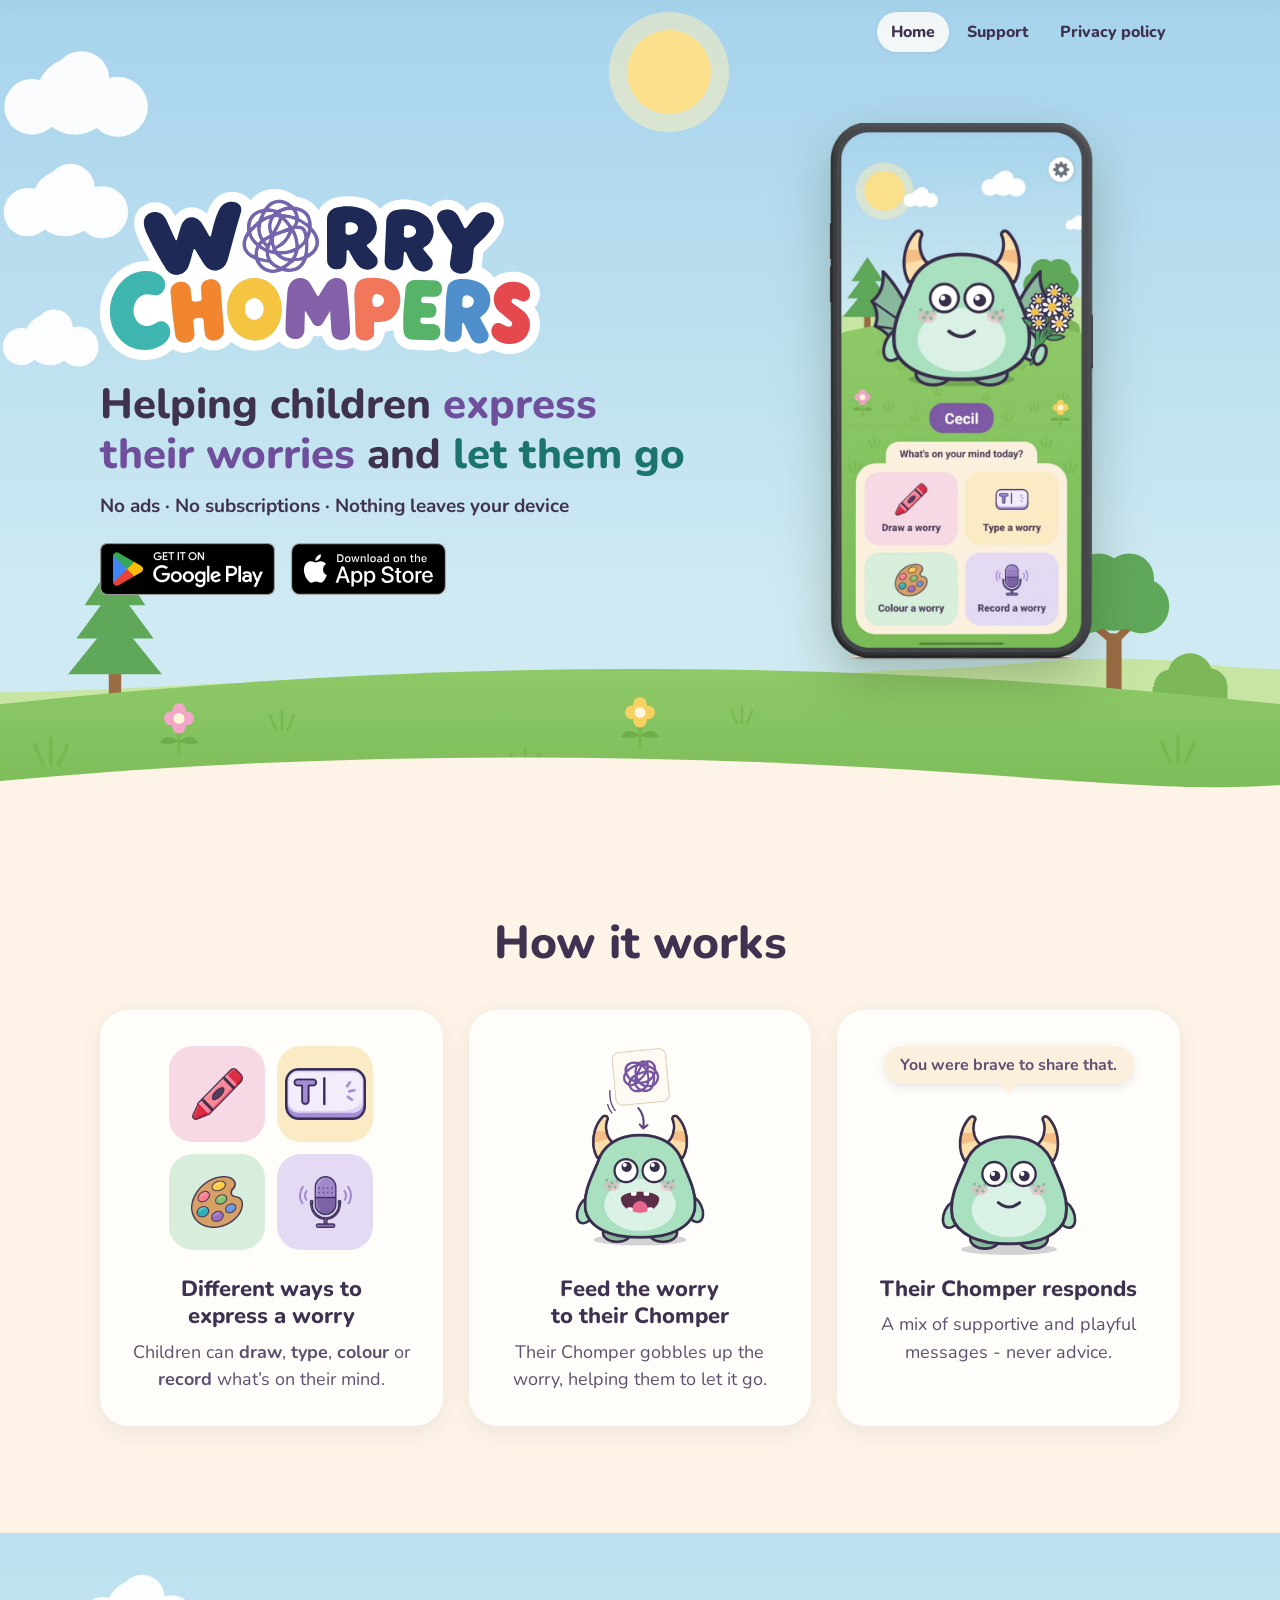
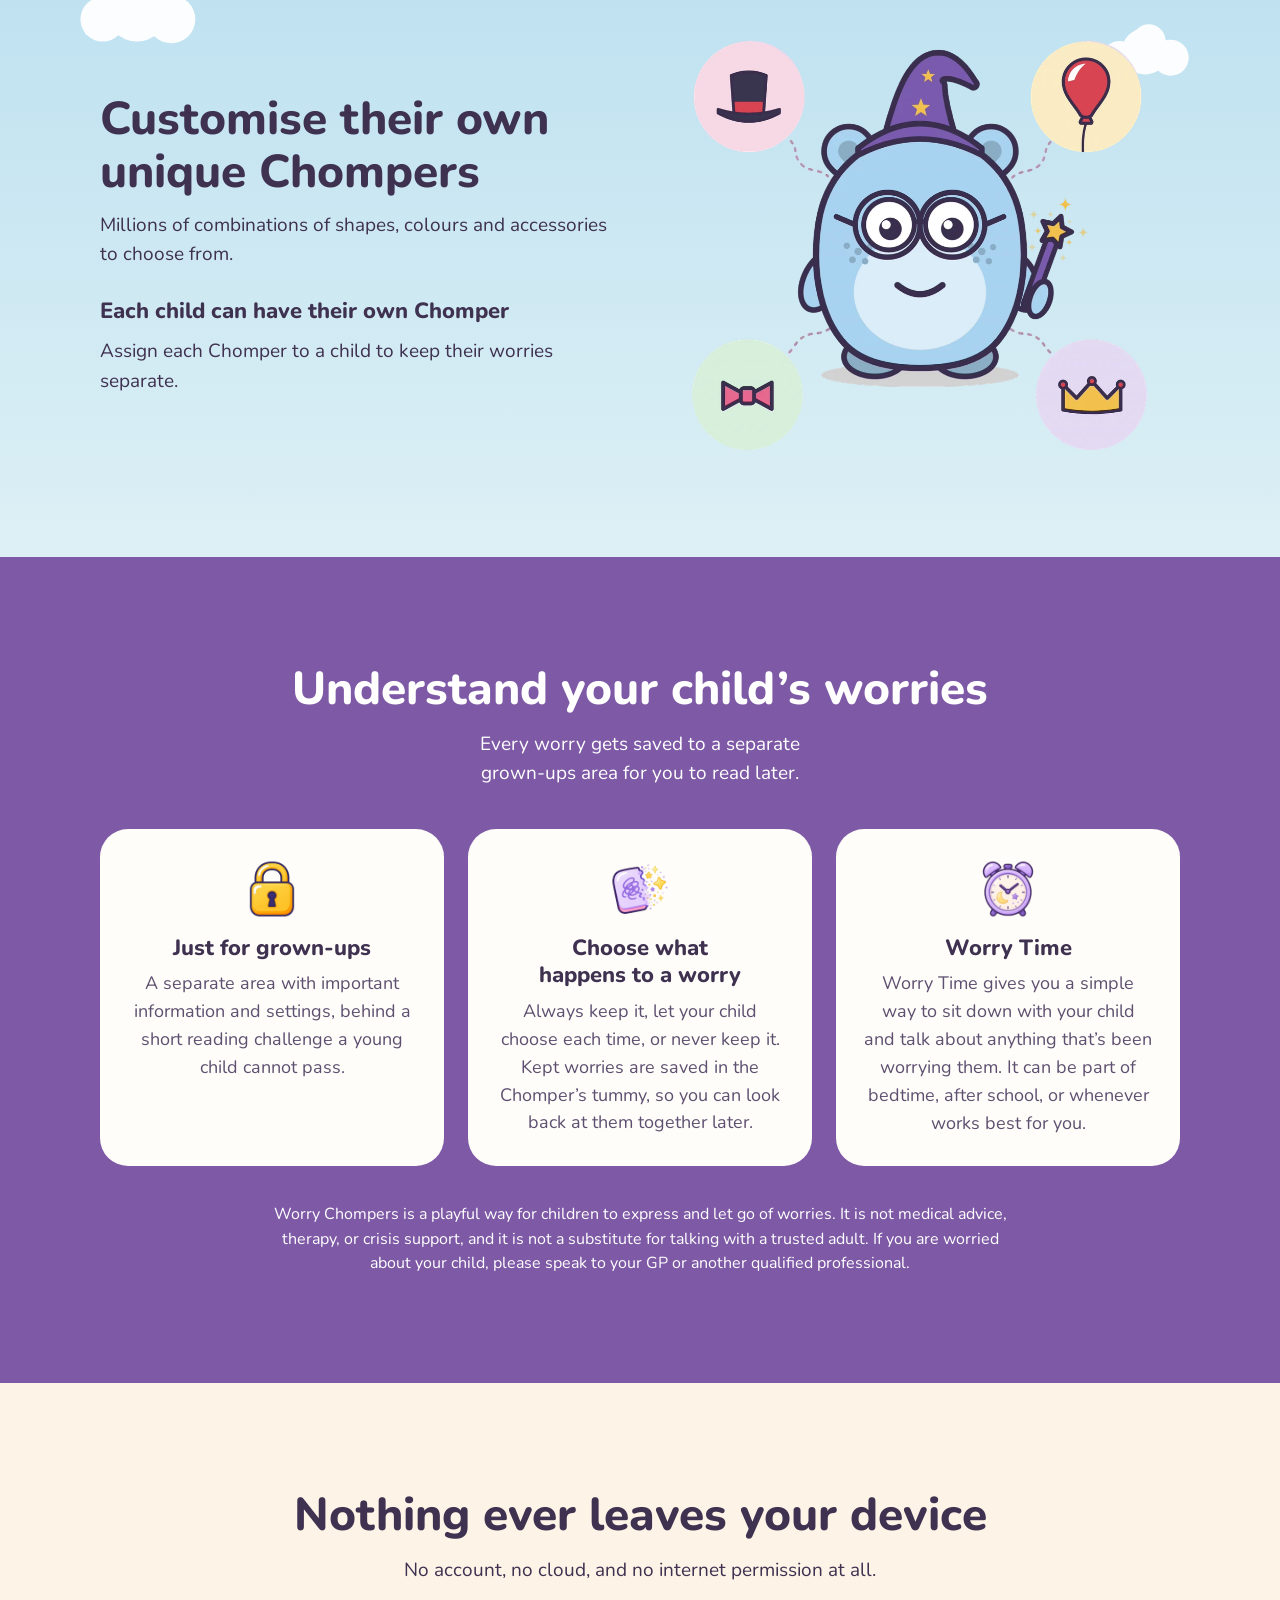
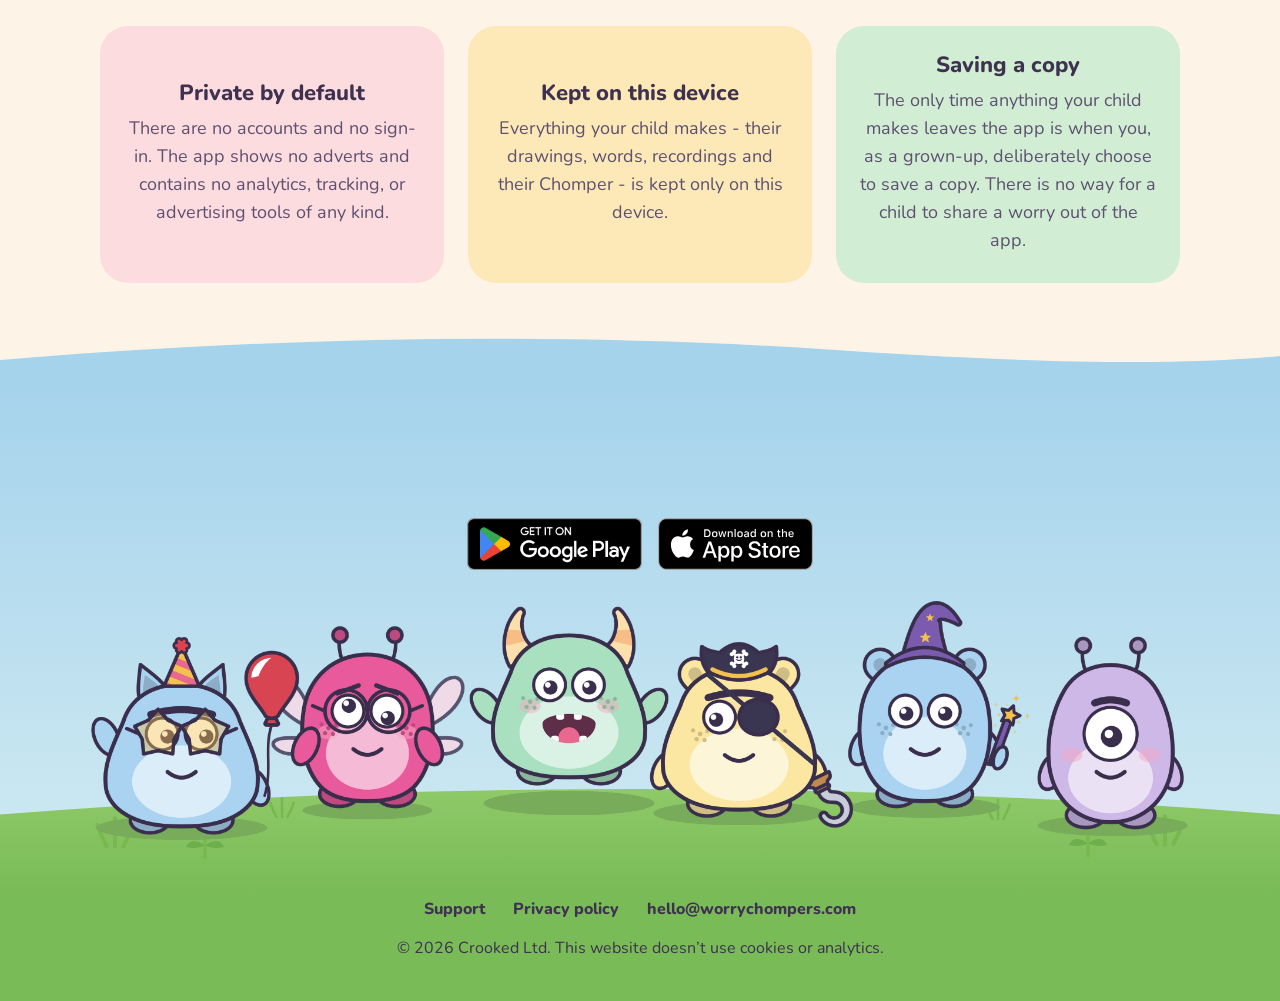
==== commit 3a70938f: "The line-up stands on the grass again The new line-up picture had half its height empty above the ha" ====
--- a/index.html
+++ b/index.html
@@ -235,7 +235,7 @@
         <svg class="flower" style="--x:16%;--y:.3"><use href="#flower-yellow"/></svg>
         <svg class="flower" style="--x:85%;--y:.32"><use href="#flower-pink"/></svg>
       </div>
-      <div class="stand gang"><img src="img/lineup.svg" alt="Seven Chompers side by side: a wizard, a pirate, one with a flower crown, one with horns, one with a party hat and a balloon, one with a crown, and a cowboy" width="3060" height="540"></div>
+      <div class="stand gang"><img src="img/lineup.svg" alt="Seven Chompers side by side: a wizard, a pirate, one with a flower crown, one with horns, one with a party hat and a balloon, one with a crown, and a cowboy" width="1444" height="318"></div>
     </div>
   </section>
 
--- a/styles.css
+++ b/styles.css
@@ -141,7 +141,8 @@
 .flower { left: var(--x); bottom: calc(var(--hk) * var(--y)); width: clamp(32px, 3.2vw, 46px); aspect-ratio: 30 / 40; transform: translateX(-50%); }
 
 /* A character standing on the grass: its picture's own transparent margin under the feet is
-   measured (2.2% of the hero's height, 5.2% of the group's), so the feet land --below up. */
+   measured (2.2% of the hero's height; the line-up is cropped to its shadows, so none), so the
+   feet land --below up. */
 .stand { position: relative; margin: 0 auto; width: var(--w); }
 .stand img { position: relative; width: 100%; }
 /* ---- Bands, each with a soft hill for a top edge ---- */
@@ -227,7 +228,7 @@
 .band.get-band { padding-bottom: 0; background: linear-gradient(var(--sky-top), var(--sky-bot) calc(100% - 24px), var(--ground-bot) calc(100% - 24px)); }
 .get-band > .edge { color: var(--sky-top); }
 .meadow-get { --below: clamp(40px, 4vw, 64px); --behind: clamp(40px, 4vw, 64px); margin-top: 10px; }
-.gang { --w: min(1100px, 92vw); margin-bottom: calc(var(--below) - var(--w) * 0.0068); margin-left: calc(50% - var(--w) / 2); }
+.gang { --w: min(1100px, 92vw); margin-bottom: var(--below); margin-left: calc(50% - var(--w) / 2); }
 .meadow-get { overflow: hidden; }
 
 /* Footer: the bottom of the meadow */
